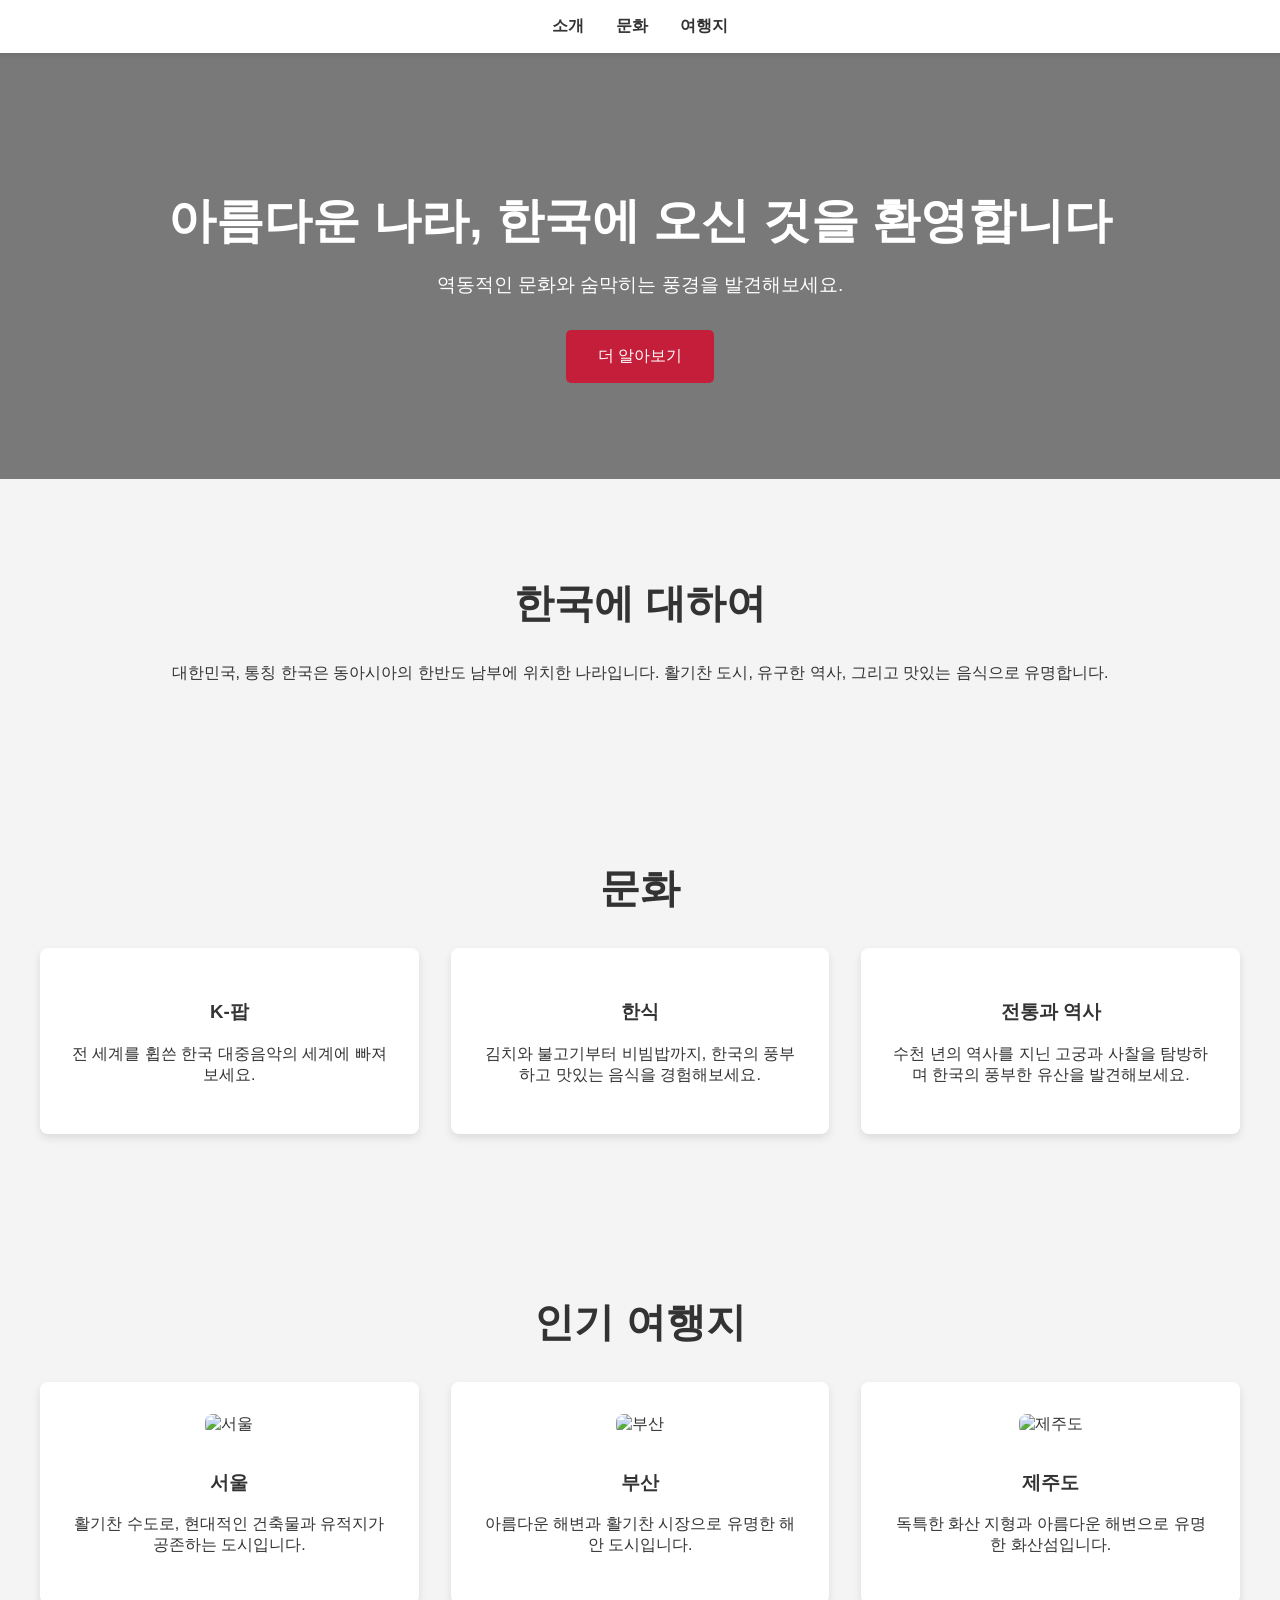
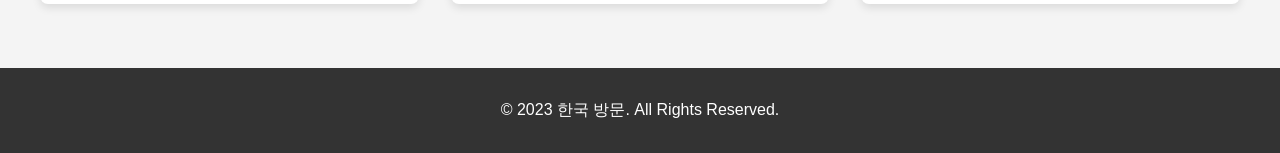
==== index.html @ 0acf157f "Update project files" ====
<!DOCTYPE html>
<html lang="ko">
<head>
    <meta charset="UTF-8">
    <meta name="viewport" content="width=device-width, initial-scale=1.0">
    <title>한국에 오신 것을 환영합니다</title>
    <link rel="stylesheet" href="style.css">
</head>
<body>
    <header>
        <nav>
            <a href="#about">소개</a>
            <a href="#culture">문화</a>
            <a href="#destinations">여행지</a>
        </nav>
    </header>

    <main>
        <section id="hero">
            <h1>아름다운 나라, 한국에 오신 것을 환영합니다</h1>
            <p>역동적인 문화와 숨막히는 풍경을 발견해보세요.</p>
            <button>더 알아보기</button>
        </section>

        <section id="about">
            <h2>한국에 대하여</h2>
            <p>대한민국, 통칭 한국은 동아시아의 한반도 남부에 위치한 나라입니다. 활기찬 도시, 유구한 역사, 그리고 맛있는 음식으로 유명합니다.</p>
        </section>

        <section id="culture">
            <h2>문화</h2>
            <div class="culture-grid">
                <div class="culture-item">
                    <h3>K-팝</h3>
                    <p>전 세계를 휩쓴 한국 대중음악의 세계에 빠져보세요.</p>
                </div>
                <div class="culture-item">
                    <h3>한식</h3>
                    <p>김치와 불고기부터 비빔밥까지, 한국의 풍부하고 맛있는 음식을 경험해보세요.</p>
                </div>
                <div class="culture-item">
                    <h3>전통과 역사</h3>
                    <p>수천 년의 역사를 지닌 고궁과 사찰을 탐방하며 한국의 풍부한 유산을 발견해보세요.</p>
                </div>
            </div>
        </section>

        <section id="destinations">
            <h2>인기 여행지</h2>
            <div class="destinations-grid">
                <div class="destination-item">
                    <img src="https://images.unsplash.com/photo-1542051841857-5f90071e7989?q=80&w=2070&auto=format&fit=crop&ixlib=rb-4.0.3&ixid=M3wxMjA3fDB8MHxwaG90by1wYWdlfHx8fGVufDB8fHx8fA%3D%3D" alt="서울">
                    <h3>서울</h3>
                    <p>활기찬 수도로, 현대적인 건축물과 유적지가 공존하는 도시입니다.</p>
                </div>
                <div class="destination-item">
                    <img src="https://images.unsplash.com/photo-1579891343048-f34849d14e3d?q=80&w=1974&auto=format&fit=crop&ixlib=rb-4.0.3&ixid=M3wxMjA3fDB8MHxwaG90by1wYWdlfHx8fGVufDB8fHx8fA%3D%3D" alt="부산">
                    <h3>부산</h3>
                    <p>아름다운 해변과 활기찬 시장으로 유명한 해안 도시입니다.</p>
                </div>
                <div class="destination-item">
                    <img src="https://images.unsplash.com/photo-1554528766-3b6b45a66699?q=80&w=2070&auto=format&fit=crop&ixlib=rb-4.0.3&ixid=M3wxMjA3fDB8MHxwaG90by1wYWdlfHx8fGVufDB8fHx8fA%3D%3D" alt="제주도">
                    <h3>제주도</h3>
                    <p>독특한 화산 지형과 아름다운 해변으로 유명한 화산섬입니다.</p>
                </div>
            </div>
        </section>
    </main>

    <footer>
        <p>&copy; 2023 한국 방문. All Rights Reserved.</p>
    </footer>

    <script src="main.js"></script>
</body>
</html>
---- style.css ----
body {
    font-family: sans-serif;
    margin: 0;
    background-color: #f4f4f4;
    color: #333;
}

header {
    background-color: #fff;
    padding: 1rem;
    box-shadow: 0 2px 4px rgba(0,0,0,0.1);
    position: sticky;
    top: 0;
    z-index: 10;
}

nav {
    display: flex;
    justify-content: center;
    gap: 2rem;
}

nav a {
    text-decoration: none;
    color: #333;
    font-weight: bold;
    transition: color 0.3s;
}

nav a:hover {
    color: #0057b7;
}

#hero {
    background-image: url('https://images.unsplash.com/photo-1542051841857-5f90071e7989?q=80&w=2070&auto=format&fit=crop&ixlib=rb-4.0.3&ixid=M3wxMjA3fDB8MHxwaG90by1wYWdlfHx8fGVufDB8fHx8fA%3D%3D');
    background-size: cover;
    background-position: center;
    color: white;
    text-align: center;
    padding: 6rem 1rem;
    position: relative;
}

#hero::before {
    content: '';
    position: absolute;
    top: 0;
    left: 0;
    width: 100%;
    height: 100%;
    background-color: rgba(0, 0, 0, 0.5);
}

#hero > * {
    position: relative;
    z-index: 2;
}

#hero h1 {
    font-size: 3rem;
    margin-bottom: 1rem;
}

#hero p {
    font-size: 1.2rem;
    margin-bottom: 2rem;
}

#hero button {
    background-color: #c41e3a;
    color: white;
    border: none;
    padding: 1rem 2rem;
    font-size: 1rem;
    cursor: pointer;
    border-radius: 5px;
    transition: background-color 0.3s;
}

#hero button:hover {
    background-color: #a0182f;
}

section {
    padding: 4rem 1rem;
    text-align: center;
}

section h2 {
    font-size: 2.5rem;
    margin-bottom: 2rem;
}

.culture-grid, .destinations-grid {
    display: grid;
    grid-template-columns: repeat(auto-fit, minmax(300px, 1fr));
    gap: 2rem;
    max-width: 1200px;
    margin: 0 auto;
}

.culture-item, .destination-item {
    background-color: #fff;
    padding: 2rem;
    border-radius: 8px;
    box-shadow: 0 4px 8px rgba(0,0,0,0.1);
    transition: transform 0.3s, box-shadow 0.3s;
}

.culture-item:hover, .destination-item:hover {
    transform: translateY(-10px);
    box-shadow: 0 8px 16px rgba(0,0,0,0.2);
}

.destination-item img {
    width: 100%;
    height: 200px;
    object-fit: cover;
    border-radius: 8px;
    margin-bottom: 1rem;
}

footer {
    background-color: #333;
    color: white;
    text-align: center;
    padding: 1rem;
}
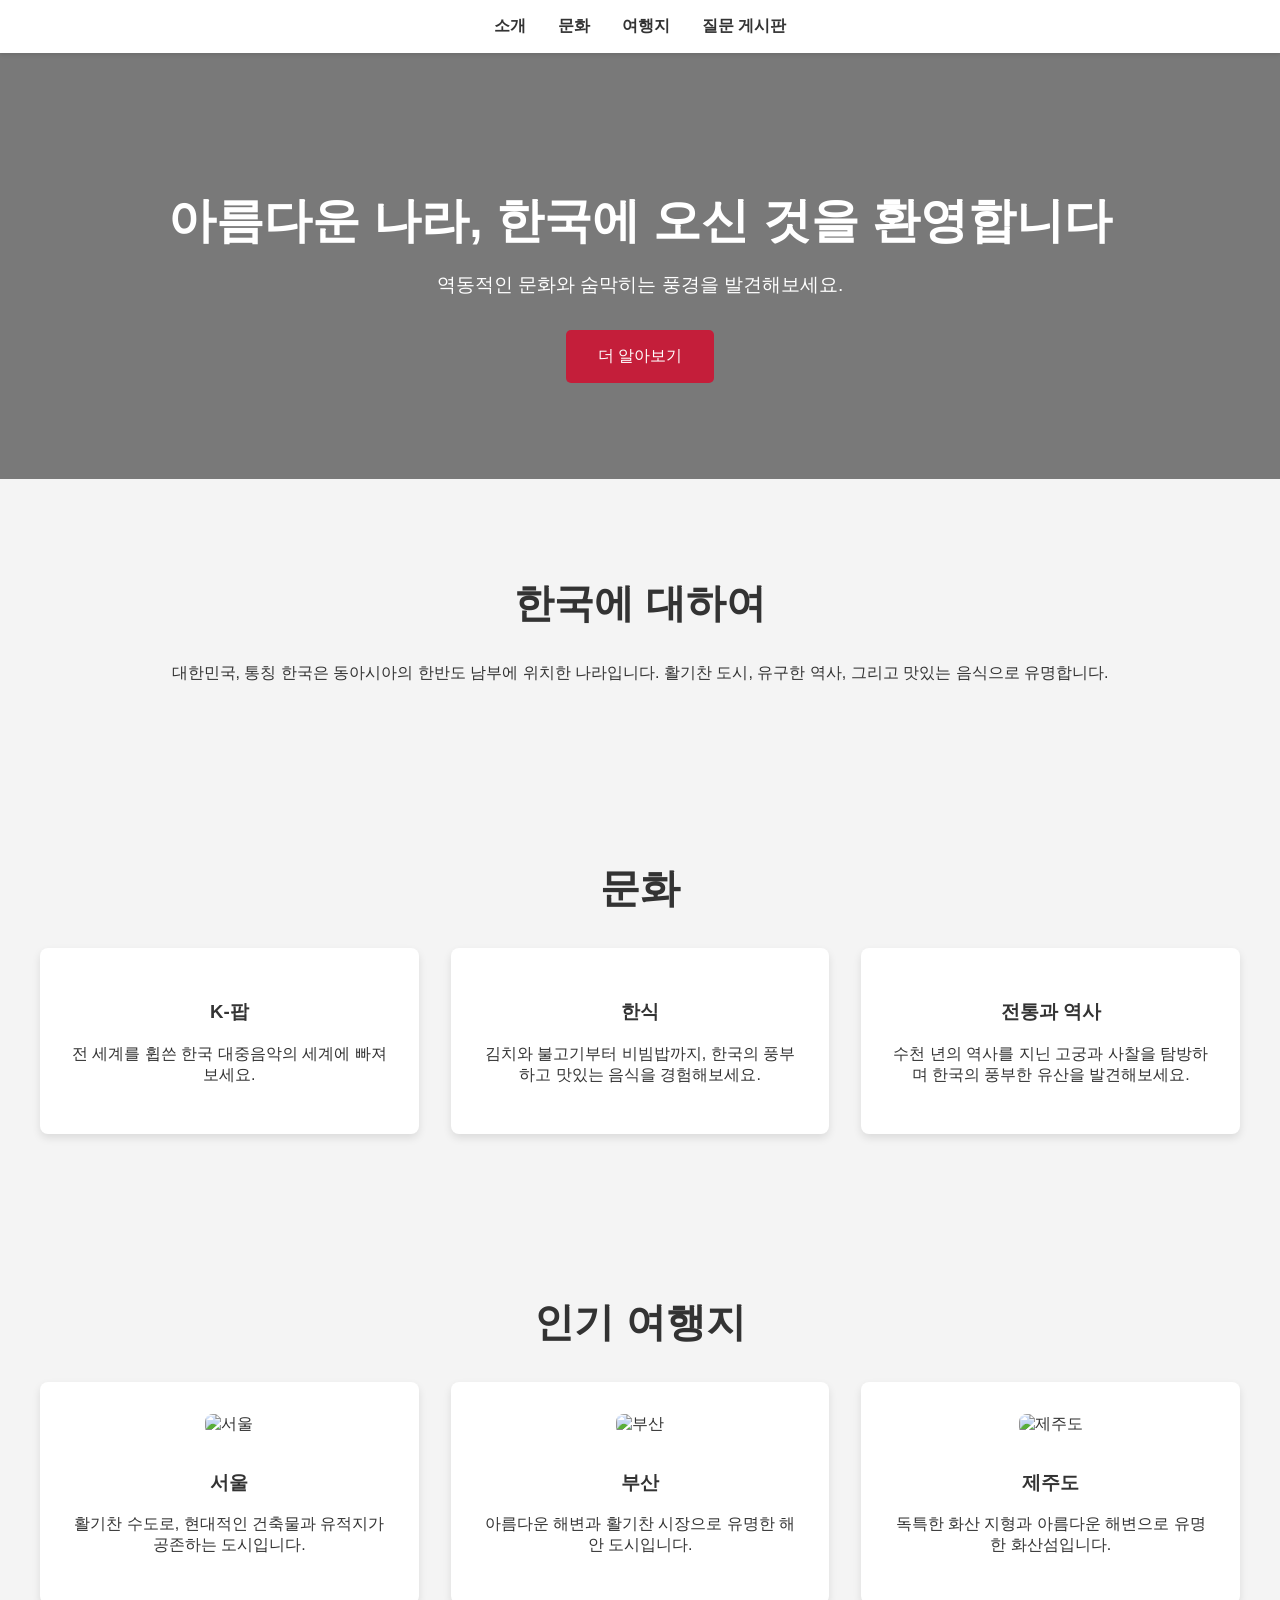
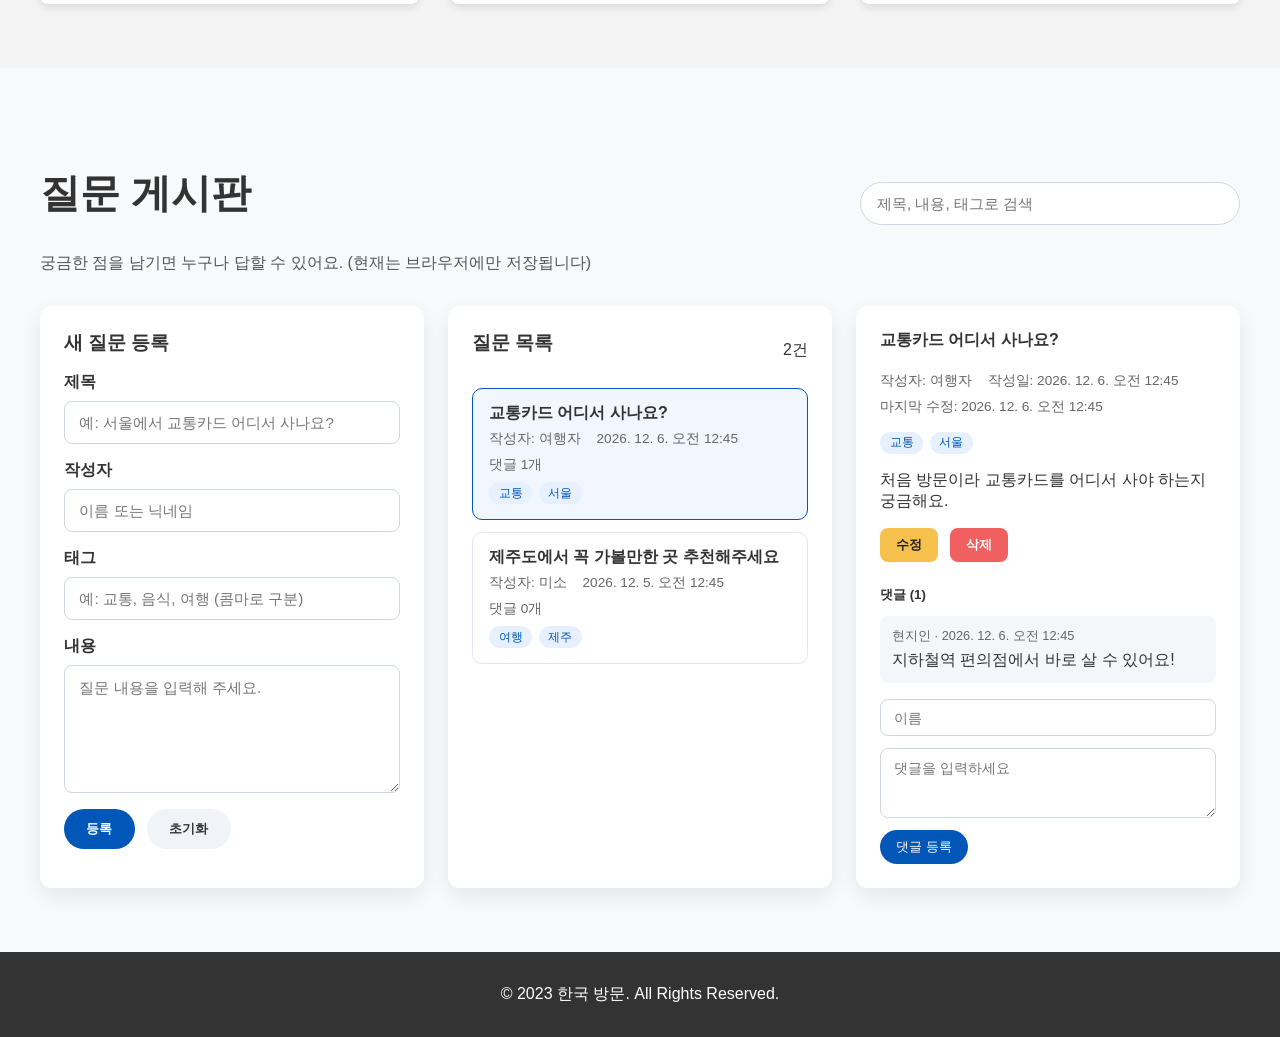
==== commit cd5881f0: "Add question board and GitHub Pages" ====
--- a/index.html
+++ b/index.html
@@ -12,6 +12,7 @@
             <a href="#about">소개</a>
             <a href="#culture">문화</a>
             <a href="#destinations">여행지</a>
+            <a href="#board">질문 게시판</a>
         </nav>
     </header>
 
@@ -65,6 +66,59 @@
                 </div>
             </div>
         </section>
+
+        <section id="board" class="board-section">
+            <div class="board-header">
+                <div>
+                    <h2>질문 게시판</h2>
+                    <p>궁금한 점을 남기면 누구나 답할 수 있어요. (현재는 브라우저에만 저장됩니다)</p>
+                </div>
+                <div class="board-actions">
+                    <input id="board-search" type="search" placeholder="제목, 내용, 태그로 검색" aria-label="질문 검색">
+                </div>
+            </div>
+
+            <div class="board-layout">
+                <form id="board-form" class="board-card" autocomplete="off">
+                    <h3>새 질문 등록</h3>
+                    <input type="hidden" id="board-editing-id">
+                    <label>
+                        제목
+                        <input id="board-title" type="text" placeholder="예: 서울에서 교통카드 어디서 사나요?" required>
+                    </label>
+                    <label>
+                        작성자
+                        <input id="board-author" type="text" placeholder="이름 또는 닉네임" required>
+                    </label>
+                    <label>
+                        태그
+                        <input id="board-tags" type="text" placeholder="예: 교통, 음식, 여행 (콤마로 구분)">
+                    </label>
+                    <label>
+                        내용
+                        <textarea id="board-content" rows="6" placeholder="질문 내용을 입력해 주세요." required></textarea>
+                    </label>
+                    <div class="board-form-actions">
+                        <button type="submit" class="primary">등록</button>
+                        <button type="reset" class="ghost">초기화</button>
+                    </div>
+                </form>
+
+                <div class="board-list board-card">
+                    <div class="board-list-header">
+                        <h3>질문 목록</h3>
+                        <span id="board-count">0건</span>
+                    </div>
+                    <ul id="board-items" class="board-items" aria-live="polite"></ul>
+                </div>
+
+                <div class="board-detail board-card">
+                    <div id="board-detail-content" class="board-detail-content">
+                        <p class="board-empty">질문을 선택하면 상세 내용이 표시됩니다.</p>
+                    </div>
+                </div>
+            </div>
+        </section>
     </main>
 
     <footer>
--- a/style.css
+++ b/style.css
@@ -126,3 +126,278 @@
     text-align: center;
     padding: 1rem;
 }
+
+.board-section {
+    background-color: #f8f9fb;
+    text-align: left;
+}
+
+.board-section h2 {
+    text-align: left;
+}
+
+.board-header {
+    max-width: 1200px;
+    margin: 0 auto 2rem;
+    display: flex;
+    align-items: center;
+    justify-content: space-between;
+    gap: 2rem;
+    flex-wrap: wrap;
+}
+
+.board-header p {
+    margin: 0.5rem 0 0;
+    color: #555;
+}
+
+.board-actions {
+    flex: 1;
+    display: flex;
+    justify-content: flex-end;
+}
+
+#board-search {
+    width: min(380px, 100%);
+    padding: 0.75rem 1rem;
+    border-radius: 999px;
+    border: 1px solid #d0d6e0;
+    font-size: 0.95rem;
+}
+
+.board-layout {
+    max-width: 1200px;
+    margin: 0 auto;
+    display: grid;
+    gap: 1.5rem;
+    grid-template-columns: minmax(280px, 1fr) minmax(280px, 1fr) minmax(280px, 1fr);
+}
+
+.board-card {
+    background: #fff;
+    border-radius: 12px;
+    padding: 1.5rem;
+    box-shadow: 0 8px 20px rgba(0, 0, 0, 0.08);
+}
+
+.board-card h3 {
+    margin-top: 0;
+    margin-bottom: 1rem;
+}
+
+#board-form label {
+    display: grid;
+    gap: 0.5rem;
+    margin-bottom: 1rem;
+    font-weight: 600;
+}
+
+#board-form input,
+#board-form textarea {
+    padding: 0.75rem 0.9rem;
+    border-radius: 8px;
+    border: 1px solid #d0d6e0;
+    font-size: 0.95rem;
+    font-family: inherit;
+}
+
+#board-form textarea {
+    resize: vertical;
+}
+
+.board-form-actions {
+    display: flex;
+    gap: 0.75rem;
+}
+
+.board-form-actions button {
+    border: none;
+    padding: 0.7rem 1.4rem;
+    border-radius: 999px;
+    font-weight: 600;
+    cursor: pointer;
+}
+
+.board-form-actions .primary {
+    background-color: #0057b7;
+    color: #fff;
+}
+
+.board-form-actions .primary:hover {
+    background-color: #004294;
+}
+
+.board-form-actions .ghost {
+    background-color: #f0f3f8;
+    color: #333;
+}
+
+.board-list-header {
+    display: flex;
+    justify-content: space-between;
+    align-items: center;
+    gap: 1rem;
+    margin-bottom: 1rem;
+}
+
+.board-items {
+    list-style: none;
+    margin: 0;
+    padding: 0;
+    display: grid;
+    gap: 0.75rem;
+}
+
+.board-item {
+    border: 1px solid #e2e6ee;
+    border-radius: 10px;
+    padding: 0.9rem 1rem;
+    cursor: pointer;
+    transition: border-color 0.2s, box-shadow 0.2s;
+}
+
+.board-item:hover {
+    border-color: #0057b7;
+    box-shadow: 0 8px 16px rgba(0, 87, 183, 0.12);
+}
+
+.board-item.active {
+    border-color: #0057b7;
+    background-color: #f1f6ff;
+}
+
+.board-item h4 {
+    margin: 0 0 0.4rem;
+    font-size: 1rem;
+}
+
+.board-meta {
+    display: flex;
+    flex-wrap: wrap;
+    gap: 0.5rem 1rem;
+    font-size: 0.85rem;
+    color: #666;
+}
+
+.board-tags {
+    display: flex;
+    flex-wrap: wrap;
+    gap: 0.4rem;
+    margin-top: 0.5rem;
+}
+
+.board-tag {
+    padding: 0.15rem 0.6rem;
+    border-radius: 999px;
+    background-color: #e6f0ff;
+    color: #0057b7;
+    font-size: 0.75rem;
+}
+
+.board-detail-content h4 {
+    margin-top: 0;
+}
+
+.board-detail-content .board-meta {
+    margin-bottom: 1rem;
+}
+
+.board-detail-actions {
+    display: flex;
+    gap: 0.75rem;
+    margin: 1rem 0 1.5rem;
+}
+
+.board-detail-actions button {
+    border: none;
+    padding: 0.5rem 1rem;
+    border-radius: 8px;
+    cursor: pointer;
+    font-weight: 600;
+}
+
+.board-detail-actions .edit {
+    background-color: #f5c04c;
+    color: #1f1f1f;
+}
+
+.board-detail-actions .delete {
+    background-color: #f06060;
+    color: #fff;
+}
+
+.board-comments {
+    margin-top: 1.5rem;
+}
+
+.board-comments h5 {
+    margin-bottom: 0.75rem;
+}
+
+.comment-item {
+    padding: 0.75rem;
+    border-radius: 8px;
+    background-color: #f4f6fa;
+    margin-bottom: 0.6rem;
+}
+
+.comment-meta {
+    font-size: 0.8rem;
+    color: #666;
+    margin-bottom: 0.35rem;
+}
+
+.comment-form {
+    display: grid;
+    gap: 0.75rem;
+    margin-top: 1rem;
+}
+
+.comment-form input,
+.comment-form textarea {
+    padding: 0.6rem 0.8rem;
+    border-radius: 8px;
+    border: 1px solid #d0d6e0;
+    font-size: 0.9rem;
+    font-family: inherit;
+}
+
+.comment-form button {
+    justify-self: start;
+    border: none;
+    padding: 0.5rem 1rem;
+    border-radius: 999px;
+    background-color: #0057b7;
+    color: #fff;
+    cursor: pointer;
+}
+
+.board-empty {
+    color: #666;
+    text-align: center;
+    padding: 2rem 0;
+}
+
+.board-items .board-empty {
+    list-style: none;
+    padding: 1.5rem;
+    border: 1px dashed #d0d6e0;
+    border-radius: 10px;
+}
+
+@media (max-width: 1024px) {
+    .board-layout {
+        grid-template-columns: repeat(2, minmax(280px, 1fr));
+    }
+}
+
+@media (max-width: 768px) {
+    .board-layout {
+        grid-template-columns: 1fr;
+    }
+
+    .board-actions {
+        width: 100%;
+        justify-content: flex-start;
+    }
+}
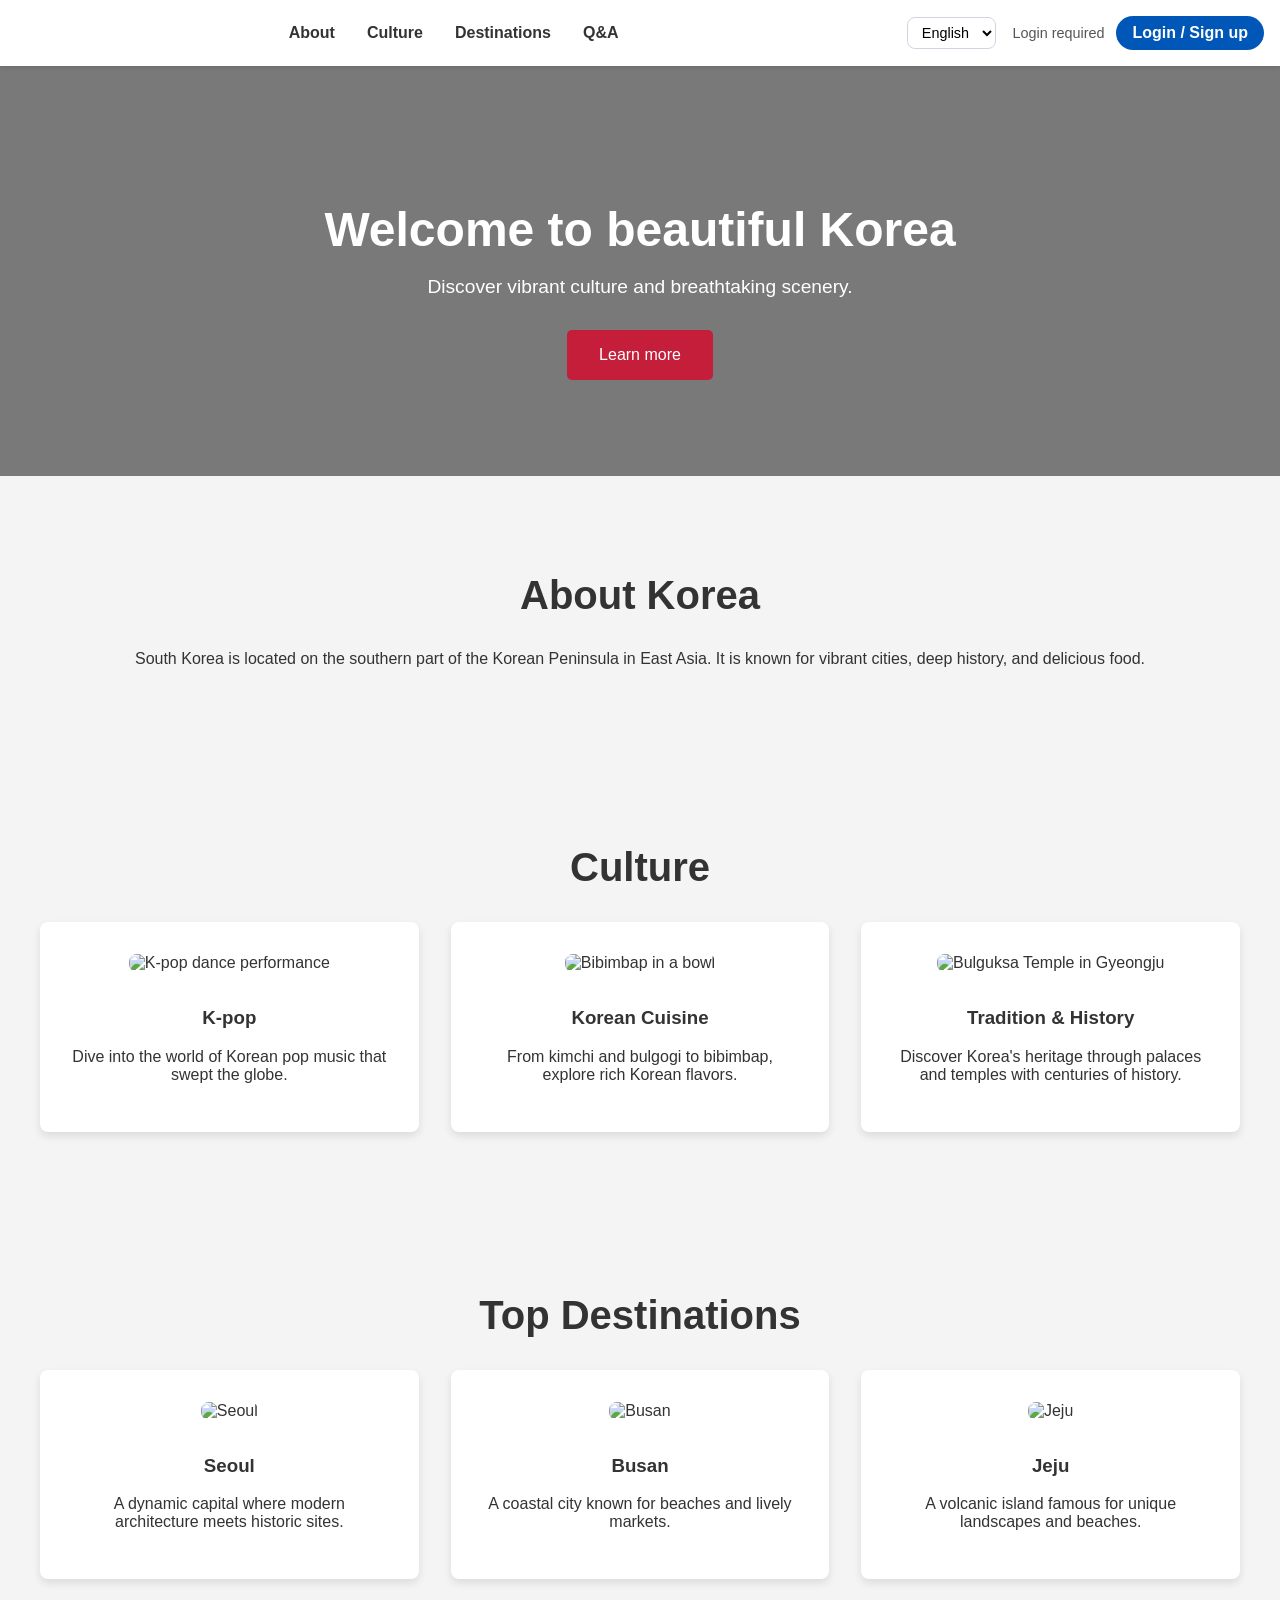
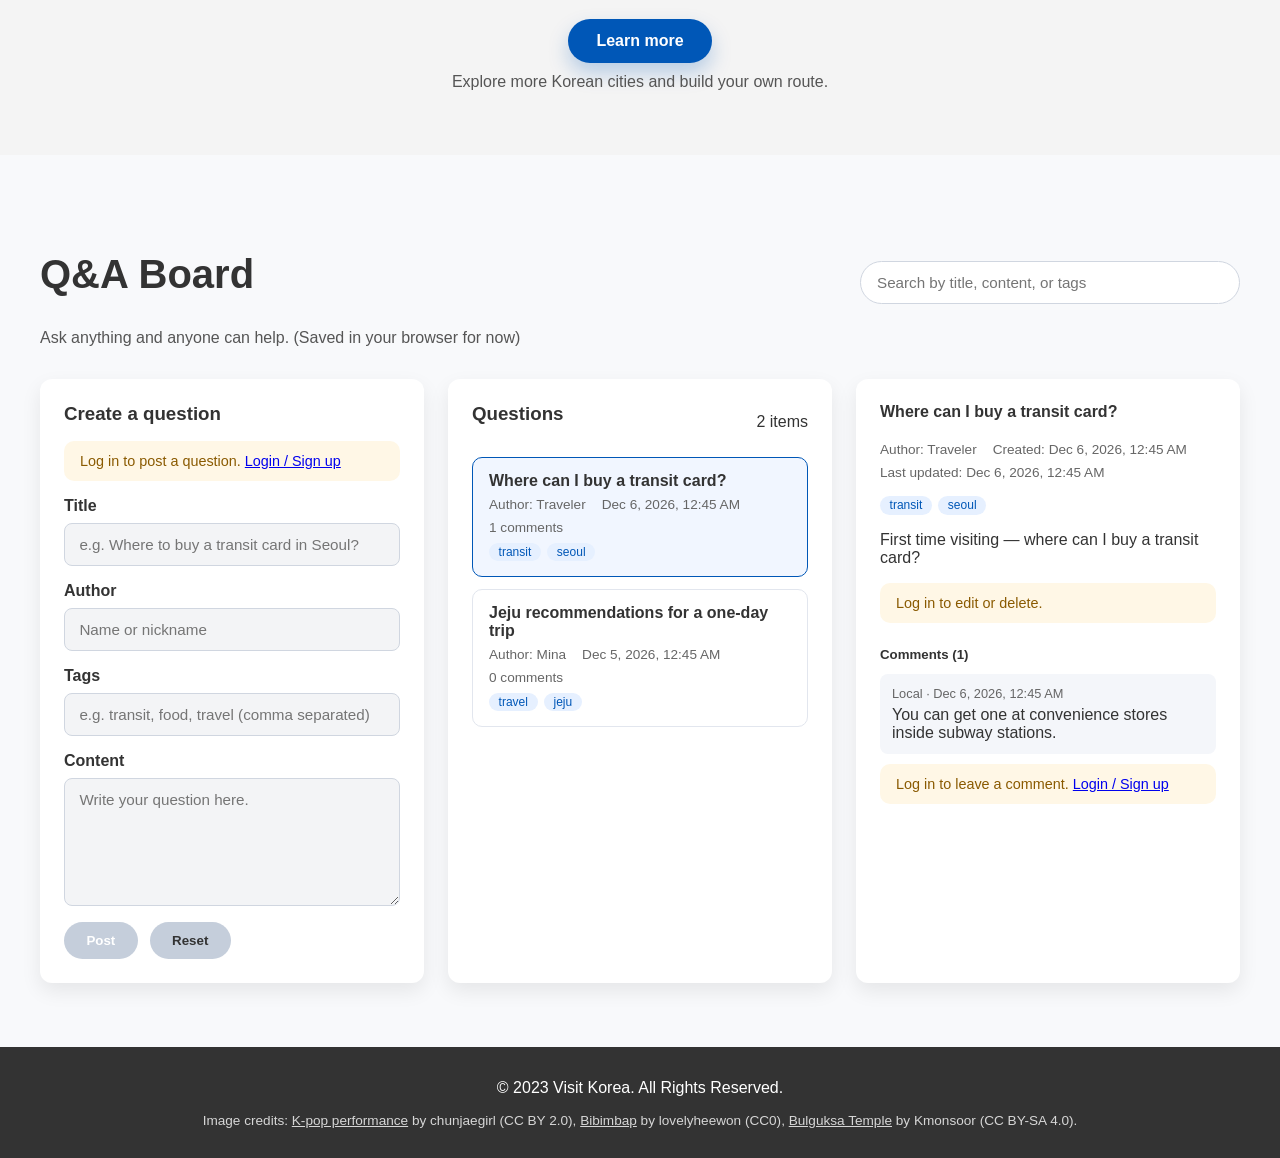
==== commit 893acb41: "Update site" ====
--- a/index.html
+++ b/index.html
@@ -1,120 +1,142 @@
 <!DOCTYPE html>
-<html lang="ko">
+<html lang="en">
 <head>
     <meta charset="UTF-8">
     <meta name="viewport" content="width=device-width, initial-scale=1.0">
-    <title>한국에 오신 것을 환영합니다</title>
+    <title>Welcome to Korea</title>
     <link rel="stylesheet" href="style.css">
 </head>
 <body>
     <header>
         <nav>
-            <a href="#about">소개</a>
-            <a href="#culture">문화</a>
-            <a href="#destinations">여행지</a>
-            <a href="#board">질문 게시판</a>
+            <a href="#about" data-i18n="nav.about">About</a>
+            <a href="#culture" data-i18n="nav.culture">Culture</a>
+            <a href="#destinations" data-i18n="nav.destinations">Destinations</a>
+            <a href="#board" data-i18n="nav.board">Q&A</a>
         </nav>
+        <div class="lang-select">
+            <label for="lang-select" class="sr-only" data-i18n="lang.label">Language</label>
+            <select id="lang-select" aria-label="Language" data-i18n-aria="lang.label">
+                <option value="en">English</option>
+                <option value="ko">한국어</option>
+                <option value="ja">日本語</option>
+            </select>
+        </div>
+        <div class="auth-area">
+            <span id="auth-status" class="auth-status" data-i18n="auth.required">Login required</span>
+            <a id="auth-open" class="auth-button" href="login.html" data-i18n="auth.open">Login / Sign up</a>
+            <button id="auth-logout" class="auth-button hidden" data-i18n="auth.logout">Log out</button>
+        </div>
     </header>
 
     <main>
         <section id="hero">
-            <h1>아름다운 나라, 한국에 오신 것을 환영합니다</h1>
-            <p>역동적인 문화와 숨막히는 풍경을 발견해보세요.</p>
-            <button>더 알아보기</button>
+            <h1 data-i18n="hero.title">Welcome to beautiful Korea</h1>
+            <p data-i18n="hero.subtitle">Discover vibrant culture and breathtaking scenery.</p>
+            <button data-i18n="hero.cta">Learn more</button>
         </section>
 
         <section id="about">
-            <h2>한국에 대하여</h2>
-            <p>대한민국, 통칭 한국은 동아시아의 한반도 남부에 위치한 나라입니다. 활기찬 도시, 유구한 역사, 그리고 맛있는 음식으로 유명합니다.</p>
+            <h2 data-i18n="about.title">About Korea</h2>
+            <p data-i18n="about.body">South Korea is located on the southern part of the Korean Peninsula in East Asia. It is known for vibrant cities, deep history, and delicious food.</p>
         </section>
 
         <section id="culture">
-            <h2>문화</h2>
+            <h2 data-i18n="culture.title">Culture</h2>
             <div class="culture-grid">
                 <div class="culture-item">
-                    <h3>K-팝</h3>
-                    <p>전 세계를 휩쓴 한국 대중음악의 세계에 빠져보세요.</p>
+                    <img src="https://commons.wikimedia.org/wiki/Special:FilePath/Korean.culture-K-pop-01.jpg?width=1200" alt="K-pop dance performance" data-i18n-alt="culture.kpop.alt">
+                    <h3 data-i18n="culture.kpop.title">K-pop</h3>
+                    <p data-i18n="culture.kpop.body">Dive into the world of Korean pop music that swept the globe.</p>
                 </div>
                 <div class="culture-item">
-                    <h3>한식</h3>
-                    <p>김치와 불고기부터 비빔밥까지, 한국의 풍부하고 맛있는 음식을 경험해보세요.</p>
+                    <img src="https://commons.wikimedia.org/wiki/Special:FilePath/Bibimbap_4.jpg?width=1200" alt="Bibimbap in a bowl" data-i18n-alt="culture.food.alt">
+                    <h3 data-i18n="culture.food.title">Korean Cuisine</h3>
+                    <p data-i18n="culture.food.body">From kimchi and bulgogi to bibimbap, explore rich Korean flavors.</p>
                 </div>
                 <div class="culture-item">
-                    <h3>전통과 역사</h3>
-                    <p>수천 년의 역사를 지닌 고궁과 사찰을 탐방하며 한국의 풍부한 유산을 발견해보세요.</p>
+                    <img src="https://commons.wikimedia.org/wiki/Special:FilePath/Bulguksa_temple_main_building.jpg?width=1200" alt="Bulguksa Temple in Gyeongju" data-i18n-alt="culture.history.alt">
+                    <h3 data-i18n="culture.history.title">Tradition & History</h3>
+                    <p data-i18n="culture.history.body">Discover Korea's heritage through palaces and temples with centuries of history.</p>
                 </div>
             </div>
         </section>
 
         <section id="destinations">
-            <h2>인기 여행지</h2>
+            <h2 data-i18n="destinations.title">Top Destinations</h2>
             <div class="destinations-grid">
                 <div class="destination-item">
-                    <img src="https://images.unsplash.com/photo-1542051841857-5f90071e7989?q=80&w=2070&auto=format&fit=crop&ixlib=rb-4.0.3&ixid=M3wxMjA3fDB8MHxwaG90by1wYWdlfHx8fGVufDB8fHx8fA%3D%3D" alt="서울">
-                    <h3>서울</h3>
-                    <p>활기찬 수도로, 현대적인 건축물과 유적지가 공존하는 도시입니다.</p>
+                    <img src="https://commons.wikimedia.org/wiki/Special:FilePath/Gyeongbokgung_Palace.jpg?width=1200" alt="Seoul" data-i18n-alt="destinations.seoul.alt">
+                    <h3 data-i18n="destinations.seoul.title">Seoul</h3>
+                    <p data-i18n="destinations.seoul.body">A dynamic capital where modern architecture meets historic sites.</p>
                 </div>
                 <div class="destination-item">
-                    <img src="https://images.unsplash.com/photo-1579891343048-f34849d14e3d?q=80&w=1974&auto=format&fit=crop&ixlib=rb-4.0.3&ixid=M3wxMjA3fDB8MHxwaG90by1wYWdlfHx8fGVufDB8fHx8fA%3D%3D" alt="부산">
-                    <h3>부산</h3>
-                    <p>아름다운 해변과 활기찬 시장으로 유명한 해안 도시입니다.</p>
+                    <img src="https://commons.wikimedia.org/wiki/Special:FilePath/Gwangan_Bridge_at_Night,_Busan.jpg?width=1200" alt="Busan" data-i18n-alt="destinations.busan.alt">
+                    <h3 data-i18n="destinations.busan.title">Busan</h3>
+                    <p data-i18n="destinations.busan.body">A coastal city known for beaches and lively markets.</p>
                 </div>
                 <div class="destination-item">
-                    <img src="https://images.unsplash.com/photo-1554528766-3b6b45a66699?q=80&w=2070&auto=format&fit=crop&ixlib=rb-4.0.3&ixid=M3wxMjA3fDB8MHxwaG90by1wYWdlfHx8fGVufDB8fHx8fA%3D%3D" alt="제주도">
-                    <h3>제주도</h3>
-                    <p>독특한 화산 지형과 아름다운 해변으로 유명한 화산섬입니다.</p>
+                    <img src="https://commons.wikimedia.org/wiki/Special:FilePath/Seongsan_Ilchulbong.jpg?width=1200" alt="Jeju" data-i18n-alt="destinations.jeju.alt">
+                    <h3 data-i18n="destinations.jeju.title">Jeju</h3>
+                    <p data-i18n="destinations.jeju.body">A volcanic island famous for unique landscapes and beaches.</p>
                 </div>
+            </div>
+            <div class="destinations-cta">
+                <a class="cta-button" href="cities.html" data-i18n="destinations.moreCta">Learn more</a>
+                <p data-i18n="destinations.moreHint">Explore more Korean cities and build your own route.</p>
             </div>
         </section>
 
         <section id="board" class="board-section">
             <div class="board-header">
                 <div>
-                    <h2>질문 게시판</h2>
-                    <p>궁금한 점을 남기면 누구나 답할 수 있어요. (현재는 브라우저에만 저장됩니다)</p>
+                    <h2 data-i18n="board.title">Q&A Board</h2>
+                    <p data-i18n="board.subtitle">Ask anything and anyone can help. (Saved in your browser for now)</p>
                 </div>
                 <div class="board-actions">
-                    <input id="board-search" type="search" placeholder="제목, 내용, 태그로 검색" aria-label="질문 검색">
+                    <input id="board-search" type="search" placeholder="Search by title, content, or tags" aria-label="Search questions" data-i18n-placeholder="board.search.placeholder" data-i18n-aria="board.search.aria">
                 </div>
             </div>
 
             <div class="board-layout">
                 <form id="board-form" class="board-card" autocomplete="off">
-                    <h3>새 질문 등록</h3>
+                    <h3 data-i18n="board.form.titleNew">Create a question</h3>
+                    <p id="board-auth-hint" class="board-auth-hint"></p>
+                    <p id="board-error" class="board-error" aria-live="polite"></p>
                     <input type="hidden" id="board-editing-id">
                     <label>
-                        제목
-                        <input id="board-title" type="text" placeholder="예: 서울에서 교통카드 어디서 사나요?" required>
+                        <span data-i18n="board.form.titleLabel">Title</span>
+                        <input id="board-title" type="text" placeholder="e.g. Where to buy a transit card in Seoul?" required data-i18n-placeholder="board.form.titlePlaceholder">
                     </label>
                     <label>
-                        작성자
-                        <input id="board-author" type="text" placeholder="이름 또는 닉네임" required>
+                        <span data-i18n="board.form.authorLabel">Author</span>
+                        <input id="board-author" type="text" placeholder="Name or nickname" required data-i18n-placeholder="board.form.authorPlaceholder">
                     </label>
                     <label>
-                        태그
-                        <input id="board-tags" type="text" placeholder="예: 교통, 음식, 여행 (콤마로 구분)">
+                        <span data-i18n="board.form.tagsLabel">Tags</span>
+                        <input id="board-tags" type="text" placeholder="e.g. transit, food, travel (comma separated)" data-i18n-placeholder="board.form.tagsPlaceholder">
                     </label>
                     <label>
-                        내용
-                        <textarea id="board-content" rows="6" placeholder="질문 내용을 입력해 주세요." required></textarea>
+                        <span data-i18n="board.form.contentLabel">Content</span>
+                        <textarea id="board-content" rows="6" placeholder="Write your question here." required data-i18n-placeholder="board.form.contentPlaceholder"></textarea>
                     </label>
                     <div class="board-form-actions">
-                        <button type="submit" class="primary">등록</button>
-                        <button type="reset" class="ghost">초기화</button>
+                        <button type="submit" class="primary" data-i18n="board.form.submit">Post</button>
+                        <button type="reset" class="ghost" data-i18n="board.form.reset">Reset</button>
                     </div>
                 </form>
 
                 <div class="board-list board-card">
                     <div class="board-list-header">
-                        <h3>질문 목록</h3>
-                        <span id="board-count">0건</span>
+                        <h3 data-i18n="board.list.title">Questions</h3>
+                        <span id="board-count" data-i18n="board.list.count">0</span>
                     </div>
                     <ul id="board-items" class="board-items" aria-live="polite"></ul>
                 </div>
 
                 <div class="board-detail board-card">
                     <div id="board-detail-content" class="board-detail-content">
-                        <p class="board-empty">질문을 선택하면 상세 내용이 표시됩니다.</p>
+                        <p class="board-empty" data-i18n="board.detail.empty">Select a question to see details.</p>
                     </div>
                 </div>
             </div>
@@ -122,7 +144,13 @@
     </main>
 
     <footer>
-        <p>&copy; 2023 한국 방문. All Rights Reserved.</p>
+        <p data-i18n="footer.copy">&copy; 2023 Visit Korea. All Rights Reserved.</p>
+        <p class="image-credits">
+            Image credits:
+            <a href="https://commons.wikimedia.org/wiki/File:Korean.culture-K-pop-01.jpg" target="_blank" rel="noopener">K-pop performance</a> by chunjaegirl (CC BY 2.0),
+            <a href="https://commons.wikimedia.org/wiki/File:Bibimbap_4.jpg" target="_blank" rel="noopener">Bibimbap</a> by lovelyheewon (CC0),
+            <a href="https://commons.wikimedia.org/wiki/File:Bulguksa_temple_main_building.jpg" target="_blank" rel="noopener">Bulguksa Temple</a> by Kmonsoor (CC BY-SA 4.0).
+        </p>
     </footer>
 
     <script src="main.js"></script>
--- a/style.css
+++ b/style.css
@@ -12,12 +12,29 @@
     position: sticky;
     top: 0;
     z-index: 10;
+    display: flex;
+    align-items: center;
+    justify-content: space-between;
+    gap: 1rem;
+    flex-wrap: wrap;
+}
+
+.sr-only {
+    position: absolute;
+    width: 1px;
+    height: 1px;
+    padding: 0;
+    margin: -1px;
+    overflow: hidden;
+    clip: rect(0, 0, 0, 0);
+    border: 0;
 }
 
 nav {
     display: flex;
     justify-content: center;
     gap: 2rem;
+    flex: 1;
 }
 
 nav a {
@@ -31,8 +48,120 @@
     color: #0057b7;
 }
 
+.auth-area {
+    display: flex;
+    align-items: center;
+    gap: 0.75rem;
+    margin-left: auto;
+}
+
+.lang-select {
+    display: flex;
+    align-items: center;
+    gap: 0.5rem;
+}
+
+.lang-select select {
+    padding: 0.4rem 0.6rem;
+    border-radius: 8px;
+    border: 1px solid #d0d6e0;
+    background: #fff;
+    font-size: 0.9rem;
+}
+
+.auth-status {
+    font-size: 0.9rem;
+    color: #555;
+}
+
+.auth-button {
+    border: none;
+    padding: 0.5rem 1rem;
+    border-radius: 999px;
+    background-color: #0057b7;
+    color: #fff;
+    font-weight: 600;
+    cursor: pointer;
+    text-decoration: none;
+    display: inline-flex;
+    align-items: center;
+    justify-content: center;
+}
+
+.auth-button.hidden {
+    display: none;
+}
+
+.auth-page {
+    background: radial-gradient(circle at top, #ffffff 0%, #eef3fb 40%, #e7edf7 100%);
+    min-height: 100vh;
+}
+
+.auth-header {
+    display: flex;
+    align-items: center;
+    justify-content: space-between;
+    gap: 1rem;
+    padding: 1.2rem 1.5rem;
+    background: transparent;
+    box-shadow: none;
+    position: static;
+}
+
+.auth-back {
+    text-decoration: none;
+    color: #0057b7;
+    font-weight: 700;
+}
+
+.auth-status-area {
+    display: flex;
+    align-items: center;
+    gap: 0.75rem;
+}
+
+.auth-main {
+    display: grid;
+    place-items: center;
+    padding: 2rem 1rem 4rem;
+}
+
+.auth-card {
+    background: #fff;
+    border-radius: 20px;
+    padding: 2rem;
+    width: min(460px, 92vw);
+    box-shadow: 0 20px 50px rgba(15, 35, 75, 0.15);
+}
+
+.auth-message {
+    margin: 0 0 1rem;
+    font-size: 0.9rem;
+    padding: 0.75rem 1rem;
+    border-radius: 12px;
+    background: #f1f3f8;
+    color: #344054;
+    display: none;
+}
+
+.auth-message.info,
+.auth-message.success,
+.auth-message.error {
+    display: block;
+}
+
+.auth-message.success {
+    background: #e8f7ee;
+    color: #19663c;
+}
+
+.auth-message.error {
+    background: #fdecec;
+    color: #8a1f1f;
+}
+
 #hero {
-    background-image: url('https://images.unsplash.com/photo-1542051841857-5f90071e7989?q=80&w=2070&auto=format&fit=crop&ixlib=rb-4.0.3&ixid=M3wxMjA3fDB8MHxwaG90by1wYWdlfHx8fGVufDB8fHx8fA%3D%3D');
+    background-image: url('https://upload.wikimedia.org/wikipedia/commons/thumb/b/b4/%EA%B2%BD%EB%B3%B5%EA%B6%81%EF%BC%8F%E6%99%AF%E7%A6%8F%E5%AE%AE_Gyeongbokgung_%2853618347305%29.jpg/2560px-%EA%B2%BD%EB%B3%B5%EA%B6%81%EF%BC%8F%E6%99%AF%E7%A6%8F%E5%AE%AE_Gyeongbokgung_%2853618347305%29.jpg');
     background-size: cover;
     background-position: center;
     color: white;
@@ -112,7 +241,8 @@
     box-shadow: 0 8px 16px rgba(0,0,0,0.2);
 }
 
-.destination-item img {
+.destination-item img,
+.culture-item img {
     width: 100%;
     height: 200px;
     object-fit: cover;
@@ -120,11 +250,298 @@
     margin-bottom: 1rem;
 }
 
+.destinations-cta {
+    margin-top: 2.5rem;
+    display: grid;
+    gap: 0.6rem;
+    justify-items: center;
+}
+
+.cta-button {
+    display: inline-flex;
+    align-items: center;
+    justify-content: center;
+    padding: 0.8rem 1.8rem;
+    border-radius: 999px;
+    background-color: #0057b7;
+    color: #fff;
+    font-weight: 700;
+    text-decoration: none;
+    box-shadow: 0 10px 20px rgba(0, 87, 183, 0.25);
+    transition: transform 0.2s, box-shadow 0.2s;
+}
+
+.cta-button:hover {
+    transform: translateY(-2px);
+    box-shadow: 0 14px 24px rgba(0, 87, 183, 0.3);
+}
+
+.destinations-cta p {
+    margin: 0;
+    color: #555;
+}
+
+.cities-page {
+    background: linear-gradient(180deg, #f5f8ff 0%, #f4f4f4 70%, #f0f2f6 100%);
+}
+
+.cities-hero {
+    padding: 5rem 1rem 3.5rem;
+    background: radial-gradient(circle at top, #ffffff 0%, #eef3fb 45%, #dfe8f7 100%);
+}
+
+.cities-hero-content {
+    max-width: 1100px;
+    margin: 0 auto;
+    text-align: center;
+}
+
+.cities-hero h1 {
+    font-size: 2.8rem;
+    margin-bottom: 0.8rem;
+}
+
+.cities-hero p {
+    font-size: 1.1rem;
+    color: #4a5565;
+    margin: 0 auto;
+    max-width: 720px;
+}
+
+.cities-section {
+    padding: 3rem 1rem 4rem;
+}
+
+.cities-controls {
+    max-width: 1100px;
+    margin: 0 auto 2rem;
+    display: grid;
+    gap: 1.5rem;
+}
+
+.cities-search label {
+    display: block;
+    font-weight: 600;
+    margin-bottom: 0.5rem;
+}
+
+.cities-search input {
+    width: min(420px, 100%);
+    padding: 0.75rem 1rem;
+    border-radius: 999px;
+    border: 1px solid #d0d6e0;
+    font-size: 0.95rem;
+    background: #fff;
+}
+
+.cities-selected {
+    display: flex;
+    flex-wrap: wrap;
+    gap: 0.75rem 1rem;
+    align-items: center;
+}
+
+.selected-chips {
+    display: flex;
+    flex-wrap: wrap;
+    gap: 0.5rem;
+}
+
+.selected-empty {
+    color: #667085;
+    font-size: 0.95rem;
+}
+
+.city-chip {
+    padding: 0.25rem 0.75rem;
+    border-radius: 999px;
+    background: #e6f0ff;
+    color: #0b3d91;
+    font-weight: 600;
+    font-size: 0.85rem;
+}
+
+.ghost {
+    border: none;
+    background: #f0f3f8;
+    color: #333;
+    padding: 0.5rem 1rem;
+    border-radius: 999px;
+    font-weight: 600;
+    cursor: pointer;
+}
+
+.cities-grid {
+    max-width: 1100px;
+    margin: 0 auto;
+    display: grid;
+    gap: 1.2rem;
+    grid-template-columns: repeat(auto-fit, minmax(220px, 1fr));
+}
+
+.city-card {
+    background: #fff;
+    border-radius: 14px;
+    padding: 1rem;
+    display: grid;
+    gap: 0.6rem;
+    border: 2px solid transparent;
+    box-shadow: 0 8px 18px rgba(0, 0, 0, 0.08);
+    cursor: pointer;
+    transition: border-color 0.2s, transform 0.2s, box-shadow 0.2s;
+}
+
+.city-card input {
+    accent-color: #0057b7;
+}
+
+.city-card:hover {
+    transform: translateY(-4px);
+    box-shadow: 0 12px 24px rgba(0, 0, 0, 0.12);
+}
+
+.city-card.selected {
+    border-color: #0057b7;
+    box-shadow: 0 10px 24px rgba(0, 87, 183, 0.2);
+}
+
+.city-name {
+    margin: 0;
+    font-size: 1.1rem;
+}
+
+.city-region {
+    margin: 0;
+    color: #667085;
+    font-size: 0.9rem;
+}
+
+.city-tags {
+    display: flex;
+    flex-wrap: wrap;
+    gap: 0.4rem;
+    font-size: 0.8rem;
+    color: #0057b7;
+    font-weight: 600;
+}
+
+.cities-helper {
+    text-align: center;
+    margin-top: 2rem;
+    color: #667085;
+}
+
+.cities-map {
+    padding: 3rem 1rem 1rem;
+}
+
+.cities-map-inner {
+    max-width: 1100px;
+    margin: 0 auto;
+    display: grid;
+    gap: 2rem;
+    grid-template-columns: minmax(0, 2fr) minmax(260px, 1fr);
+    align-items: start;
+}
+
+.map-stage h2 {
+    margin-top: 0;
+}
+
+.map-hint {
+    margin: 0.4rem 0 1.5rem;
+    color: #667085;
+}
+
+.map-frame {
+    position: relative;
+    background: #ffffff;
+    border-radius: 20px;
+    padding: 1.5rem;
+    box-shadow: 0 16px 40px rgba(15, 35, 75, 0.12);
+    min-height: 520px;
+    display: grid;
+    place-items: center;
+}
+
+.map-svg {
+    width: min(340px, 70vw);
+    height: auto;
+}
+
+.city-pin {
+    position: absolute;
+    left: var(--x);
+    top: var(--y);
+    width: 14px;
+    height: 14px;
+    border-radius: 50%;
+    border: 2px solid #ffffff;
+    background: #c41e3a;
+    box-shadow: 0 0 0 6px rgba(196, 30, 58, 0.18);
+    transform: translate(-50%, -50%);
+    cursor: pointer;
+    transition: transform 0.2s, box-shadow 0.2s;
+}
+
+.city-pin:hover,
+.city-pin:focus {
+    transform: translate(-50%, -50%) scale(1.15);
+    box-shadow: 0 0 0 10px rgba(196, 30, 58, 0.25);
+    outline: none;
+}
+
+.map-preview {
+    background: #ffffff;
+    border-radius: 20px;
+    box-shadow: 0 16px 40px rgba(15, 35, 75, 0.12);
+    overflow: hidden;
+    position: sticky;
+    top: 100px;
+}
+
+.preview-image {
+    width: 100%;
+    aspect-ratio: 4 / 3;
+    background: linear-gradient(120deg, #e6eefc 0%, #f7f9ff 50%, #e6eefc 100%);
+    background-size: cover;
+    background-position: center;
+}
+
+.preview-image.has-image {
+    background-color: #d7e0f5;
+}
+
+.preview-body {
+    padding: 1.4rem 1.5rem 1.6rem;
+}
+
+.preview-body h3 {
+    margin-top: 0;
+    margin-bottom: 0.6rem;
+}
+
+.preview-body p {
+    margin: 0;
+    color: #4a5565;
+}
+
 footer {
     background-color: #333;
     color: white;
     text-align: center;
     padding: 1rem;
+}
+
+.image-credits {
+    margin-top: 0.4rem;
+    font-size: 0.85rem;
+    opacity: 0.8;
+}
+
+.image-credits a {
+    color: #fff;
+    text-decoration: underline;
 }
 
 .board-section {
@@ -205,6 +622,48 @@
     resize: vertical;
 }
 
+.board-auth-hint {
+    margin: 0 0 1rem;
+    padding: 0.75rem 1rem;
+    border-radius: 10px;
+    background: #f1f3f8;
+    color: #455062;
+    font-size: 0.9rem;
+}
+
+.board-auth-hint.is-warning {
+    background: #fff7e6;
+    color: #8a5a00;
+}
+
+.board-error {
+    margin: 0 0 1rem;
+    padding: 0.75rem 1rem;
+    border-radius: 10px;
+    background: #fdecec;
+    color: #8a1f1f;
+    font-size: 0.9rem;
+    display: none;
+}
+
+.board-error.visible {
+    display: block;
+}
+
+#board-form input:disabled,
+#board-form textarea:disabled {
+    background: #f3f4f6;
+    color: #9aa3af;
+}
+
+#board-form button:disabled,
+.comment-form button:disabled,
+.auth-form button:disabled {
+    background: #c5cedb;
+    cursor: not-allowed;
+    box-shadow: none;
+}
+
 .board-form-actions {
     display: flex;
     gap: 0.75rem;
@@ -385,6 +844,108 @@
     border-radius: 10px;
 }
 
+.modal {
+    position: fixed;
+    inset: 0;
+    display: grid;
+    place-items: center;
+    z-index: 100;
+}
+
+.modal.hidden {
+    display: none;
+}
+
+.modal-backdrop {
+    position: absolute;
+    inset: 0;
+    background: rgba(0, 0, 0, 0.55);
+}
+
+.modal-content {
+    position: relative;
+    background: #fff;
+    border-radius: 16px;
+    padding: 2rem;
+    width: min(420px, 92vw);
+    box-shadow: 0 18px 40px rgba(0, 0, 0, 0.2);
+    z-index: 1;
+}
+
+.modal-close {
+    position: absolute;
+    top: 12px;
+    right: 16px;
+    border: none;
+    background: transparent;
+    font-size: 1.5rem;
+    cursor: pointer;
+}
+
+.auth-tabs {
+    display: flex;
+    gap: 0.5rem;
+    margin-bottom: 1.5rem;
+}
+
+.auth-tab {
+    flex: 1;
+    border: none;
+    padding: 0.6rem 0.8rem;
+    border-radius: 999px;
+    background: #f1f3f8;
+    cursor: pointer;
+    font-weight: 600;
+}
+
+.auth-tab.active {
+    background: #0057b7;
+    color: #fff;
+}
+
+.auth-panel {
+    display: none;
+}
+
+.auth-panel.active {
+    display: block;
+}
+
+.auth-form {
+    display: grid;
+    gap: 1rem;
+}
+
+.auth-form label {
+    display: grid;
+    gap: 0.5rem;
+    font-weight: 600;
+}
+
+.auth-form input {
+    padding: 0.7rem 0.9rem;
+    border-radius: 8px;
+    border: 1px solid #d0d6e0;
+    font-size: 0.95rem;
+    font-family: inherit;
+}
+
+.auth-form button.primary {
+    border: none;
+    padding: 0.7rem 1rem;
+    border-radius: 999px;
+    background-color: #0057b7;
+    color: #fff;
+    font-weight: 600;
+    cursor: pointer;
+}
+
+.auth-hint {
+    margin-top: 1rem;
+    font-size: 0.85rem;
+    color: #666;
+}
+
 @media (max-width: 1024px) {
     .board-layout {
         grid-template-columns: repeat(2, minmax(280px, 1fr));
@@ -400,4 +961,17 @@
         width: 100%;
         justify-content: flex-start;
     }
-}
+
+    .cities-selected {
+        flex-direction: column;
+        align-items: flex-start;
+    }
+
+    .cities-map-inner {
+        grid-template-columns: 1fr;
+    }
+
+    .map-preview {
+        position: static;
+    }
+}
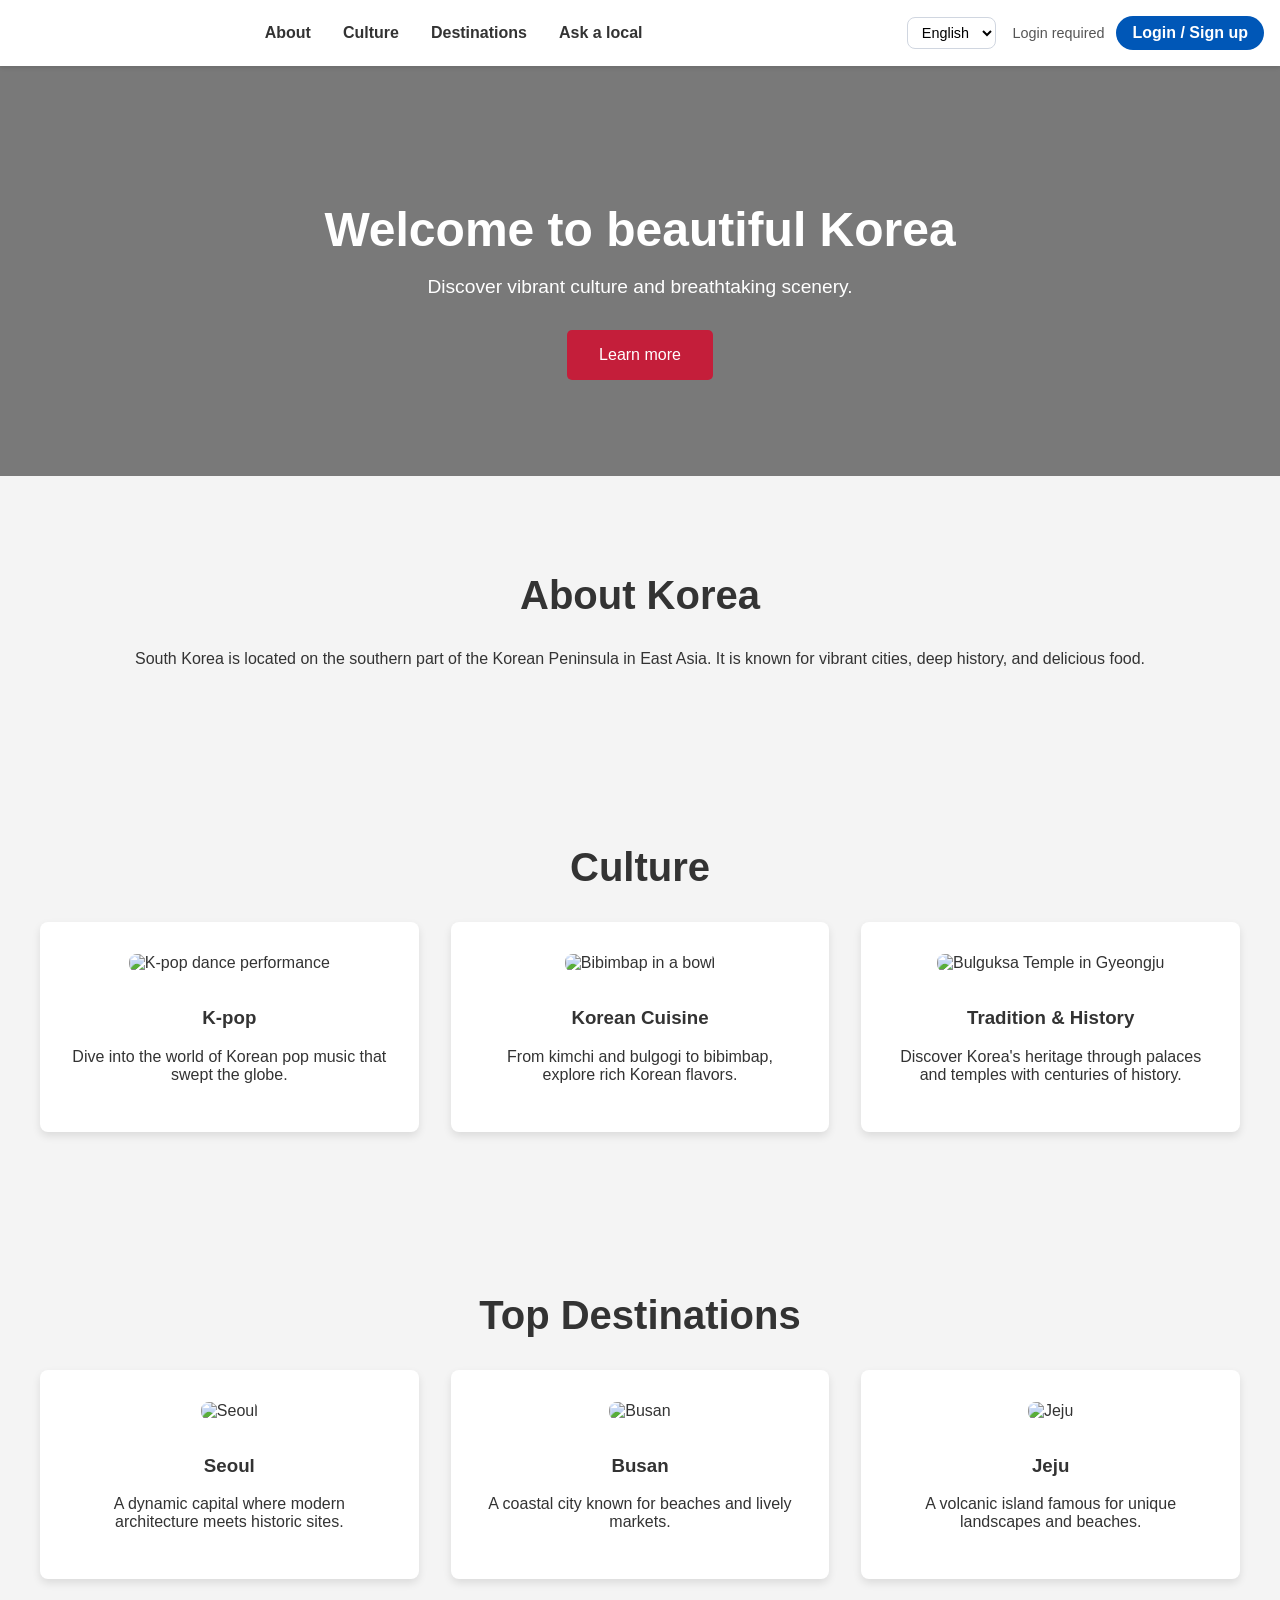
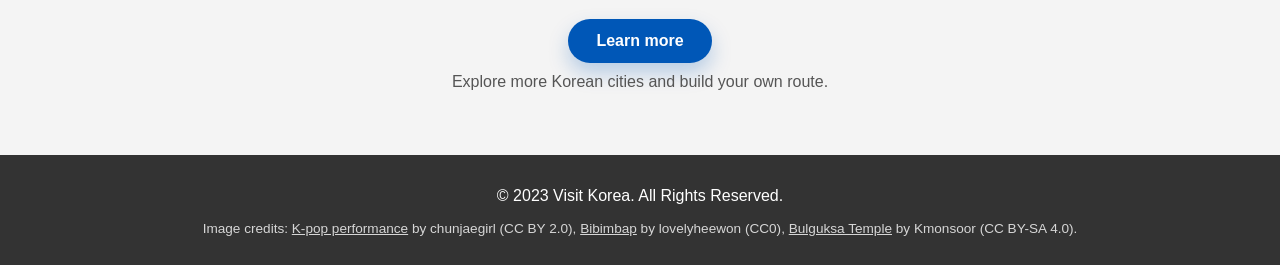
==== commit 52a81385: "Add email question page" ====
--- a/index.html
+++ b/index.html
@@ -12,7 +12,7 @@
             <a href="#about" data-i18n="nav.about">About</a>
             <a href="#culture" data-i18n="nav.culture">Culture</a>
             <a href="#destinations" data-i18n="nav.destinations">Destinations</a>
-            <a href="#board" data-i18n="nav.board">Q&A</a>
+            <a href="ask.html" data-i18n="nav.board">Ask a local</a>
         </nav>
         <div class="lang-select">
             <label for="lang-select" class="sr-only" data-i18n="lang.label">Language</label>
@@ -87,60 +87,6 @@
             </div>
         </section>
 
-        <section id="board" class="board-section">
-            <div class="board-header">
-                <div>
-                    <h2 data-i18n="board.title">Q&A Board</h2>
-                    <p data-i18n="board.subtitle">Ask anything and anyone can help. (Saved in your browser for now)</p>
-                </div>
-                <div class="board-actions">
-                    <input id="board-search" type="search" placeholder="Search by title, content, or tags" aria-label="Search questions" data-i18n-placeholder="board.search.placeholder" data-i18n-aria="board.search.aria">
-                </div>
-            </div>
-
-            <div class="board-layout">
-                <form id="board-form" class="board-card" autocomplete="off">
-                    <h3 data-i18n="board.form.titleNew">Create a question</h3>
-                    <p id="board-auth-hint" class="board-auth-hint"></p>
-                    <p id="board-error" class="board-error" aria-live="polite"></p>
-                    <input type="hidden" id="board-editing-id">
-                    <label>
-                        <span data-i18n="board.form.titleLabel">Title</span>
-                        <input id="board-title" type="text" placeholder="e.g. Where to buy a transit card in Seoul?" required data-i18n-placeholder="board.form.titlePlaceholder">
-                    </label>
-                    <label>
-                        <span data-i18n="board.form.authorLabel">Author</span>
-                        <input id="board-author" type="text" placeholder="Name or nickname" required data-i18n-placeholder="board.form.authorPlaceholder">
-                    </label>
-                    <label>
-                        <span data-i18n="board.form.tagsLabel">Tags</span>
-                        <input id="board-tags" type="text" placeholder="e.g. transit, food, travel (comma separated)" data-i18n-placeholder="board.form.tagsPlaceholder">
-                    </label>
-                    <label>
-                        <span data-i18n="board.form.contentLabel">Content</span>
-                        <textarea id="board-content" rows="6" placeholder="Write your question here." required data-i18n-placeholder="board.form.contentPlaceholder"></textarea>
-                    </label>
-                    <div class="board-form-actions">
-                        <button type="submit" class="primary" data-i18n="board.form.submit">Post</button>
-                        <button type="reset" class="ghost" data-i18n="board.form.reset">Reset</button>
-                    </div>
-                </form>
-
-                <div class="board-list board-card">
-                    <div class="board-list-header">
-                        <h3 data-i18n="board.list.title">Questions</h3>
-                        <span id="board-count" data-i18n="board.list.count">0</span>
-                    </div>
-                    <ul id="board-items" class="board-items" aria-live="polite"></ul>
-                </div>
-
-                <div class="board-detail board-card">
-                    <div id="board-detail-content" class="board-detail-content">
-                        <p class="board-empty" data-i18n="board.detail.empty">Select a question to see details.</p>
-                    </div>
-                </div>
-            </div>
-        </section>
     </main>
 
     <footer>
--- a/style.css
+++ b/style.css
@@ -204,6 +204,115 @@
     cursor: pointer;
     border-radius: 5px;
     transition: background-color 0.3s;
+}
+
+.ask-page {
+    background: linear-gradient(180deg, #f7f9fc 0%, #eef2f8 100%);
+}
+
+.ask-hero {
+    display: grid;
+    gap: 2rem;
+    grid-template-columns: repeat(auto-fit, minmax(260px, 1fr));
+    padding: 4rem 1.5rem 2.5rem;
+    max-width: 1100px;
+    margin: 0 auto;
+}
+
+.ask-hero-content {
+    display: flex;
+    flex-direction: column;
+    gap: 1rem;
+}
+
+.ask-eyebrow {
+    text-transform: uppercase;
+    letter-spacing: 0.2em;
+    font-size: 0.75rem;
+    font-weight: 700;
+    color: #2d4e7b;
+}
+
+.ask-hero h1 {
+    font-size: clamp(2.2rem, 3.5vw, 3.2rem);
+    margin: 0;
+    color: #0f1f3a;
+}
+
+.ask-subtitle {
+    font-size: 1.1rem;
+    color: #435067;
+    margin: 0;
+    max-width: 520px;
+}
+
+.ask-cta {
+    display: flex;
+    flex-direction: column;
+    align-items: flex-start;
+    gap: 0.6rem;
+}
+
+.ask-email {
+    margin: 0;
+    font-weight: 600;
+    color: #1e3a5f;
+}
+
+.ask-hero-card {
+    background: #fff;
+    border-radius: 20px;
+    padding: 1.8rem;
+    box-shadow: 0 18px 40px rgba(15, 35, 75, 0.12);
+}
+
+.ask-hero-card h2 {
+    margin-top: 0;
+}
+
+.ask-hero-card ul {
+    margin: 0;
+    padding-left: 1.2rem;
+    color: #41516a;
+}
+
+.ask-details {
+    display: grid;
+    grid-template-columns: repeat(auto-fit, minmax(200px, 1fr));
+    gap: 1.5rem;
+    padding: 0 1.5rem 3rem;
+    max-width: 1100px;
+    margin: 0 auto;
+}
+
+.ask-detail {
+    background: #ffffff;
+    border-radius: 16px;
+    padding: 1.5rem;
+    box-shadow: 0 12px 24px rgba(15, 35, 75, 0.08);
+}
+
+.ask-detail h3 {
+    margin-top: 0;
+    color: #1d3252;
+}
+
+.ask-note {
+    max-width: 900px;
+    margin: 0 auto 3.5rem;
+    padding: 2rem 1.5rem;
+    text-align: center;
+}
+
+.ask-note h2 {
+    margin-top: 0;
+    color: #0f1f3a;
+}
+
+.ask-note p {
+    margin-bottom: 0;
+    color: #4a596f;
+    font-size: 1.05rem;
 }
 
 #hero button:hover {
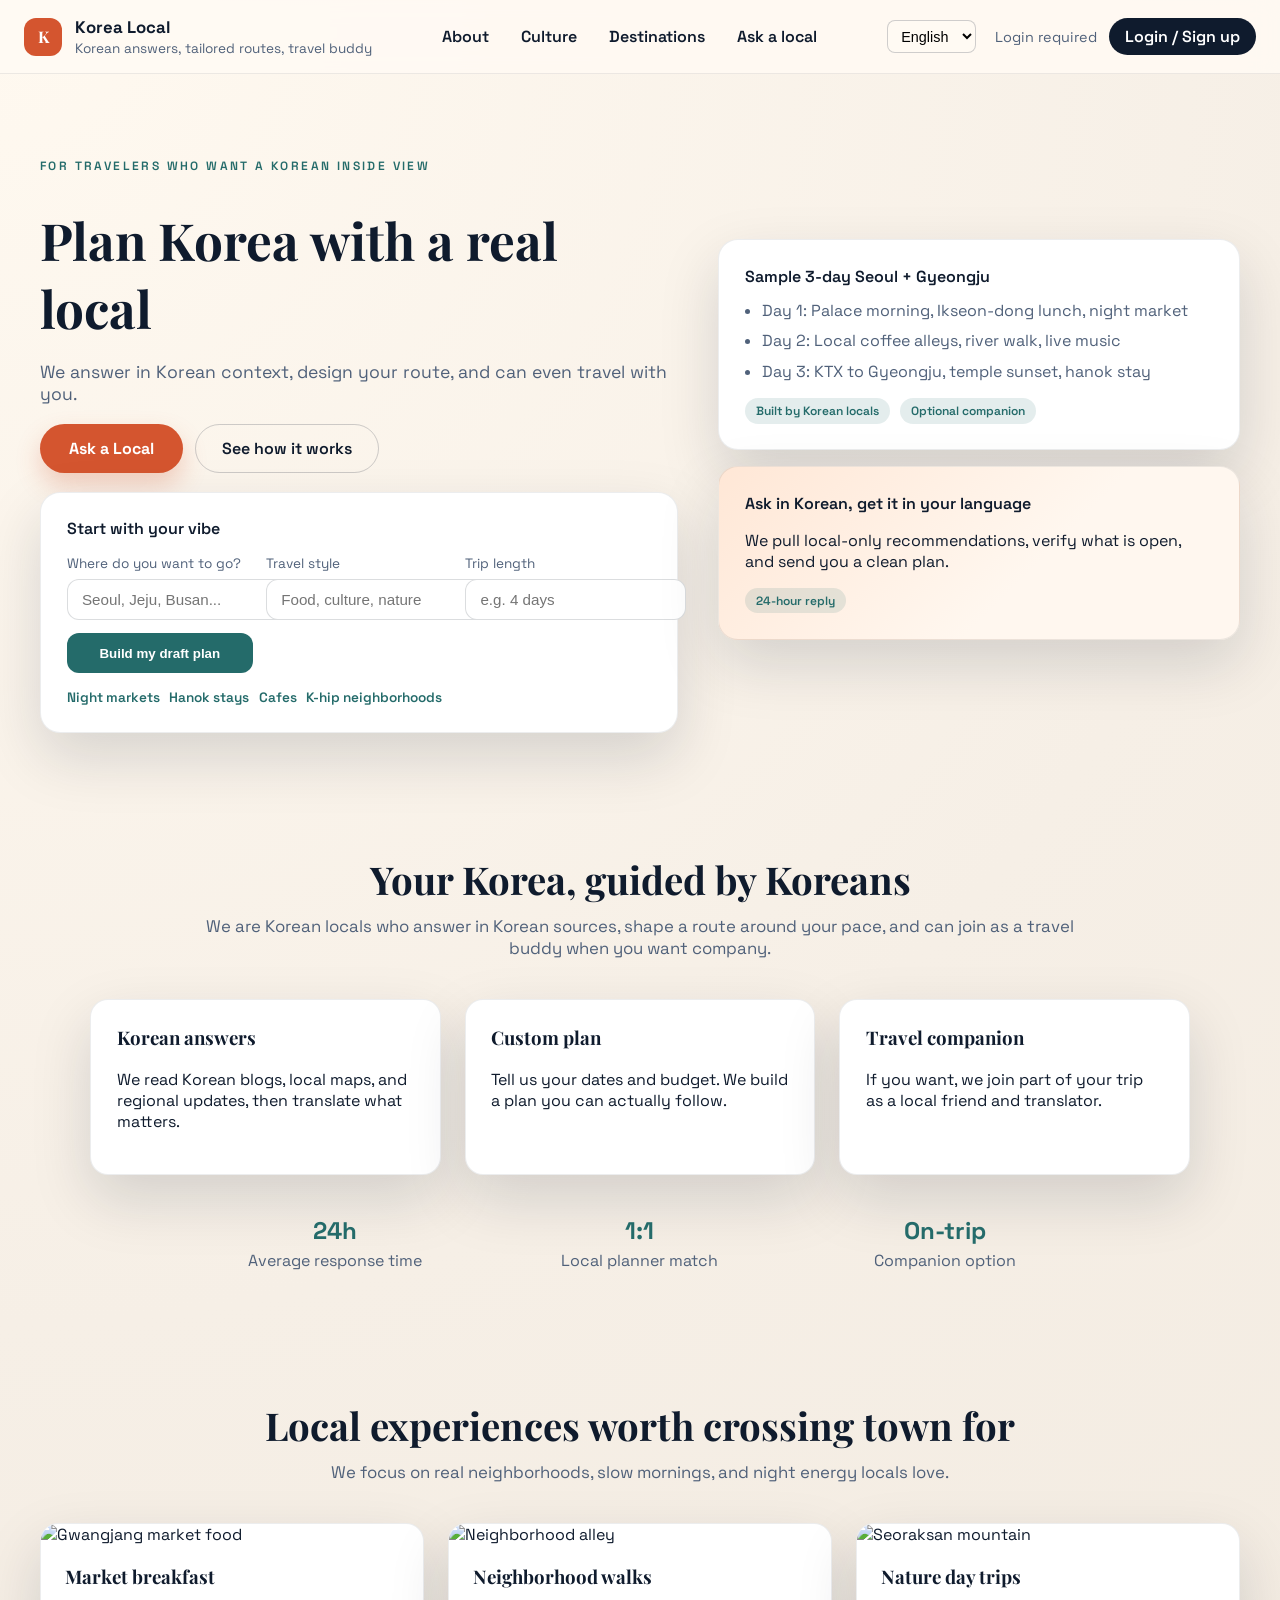
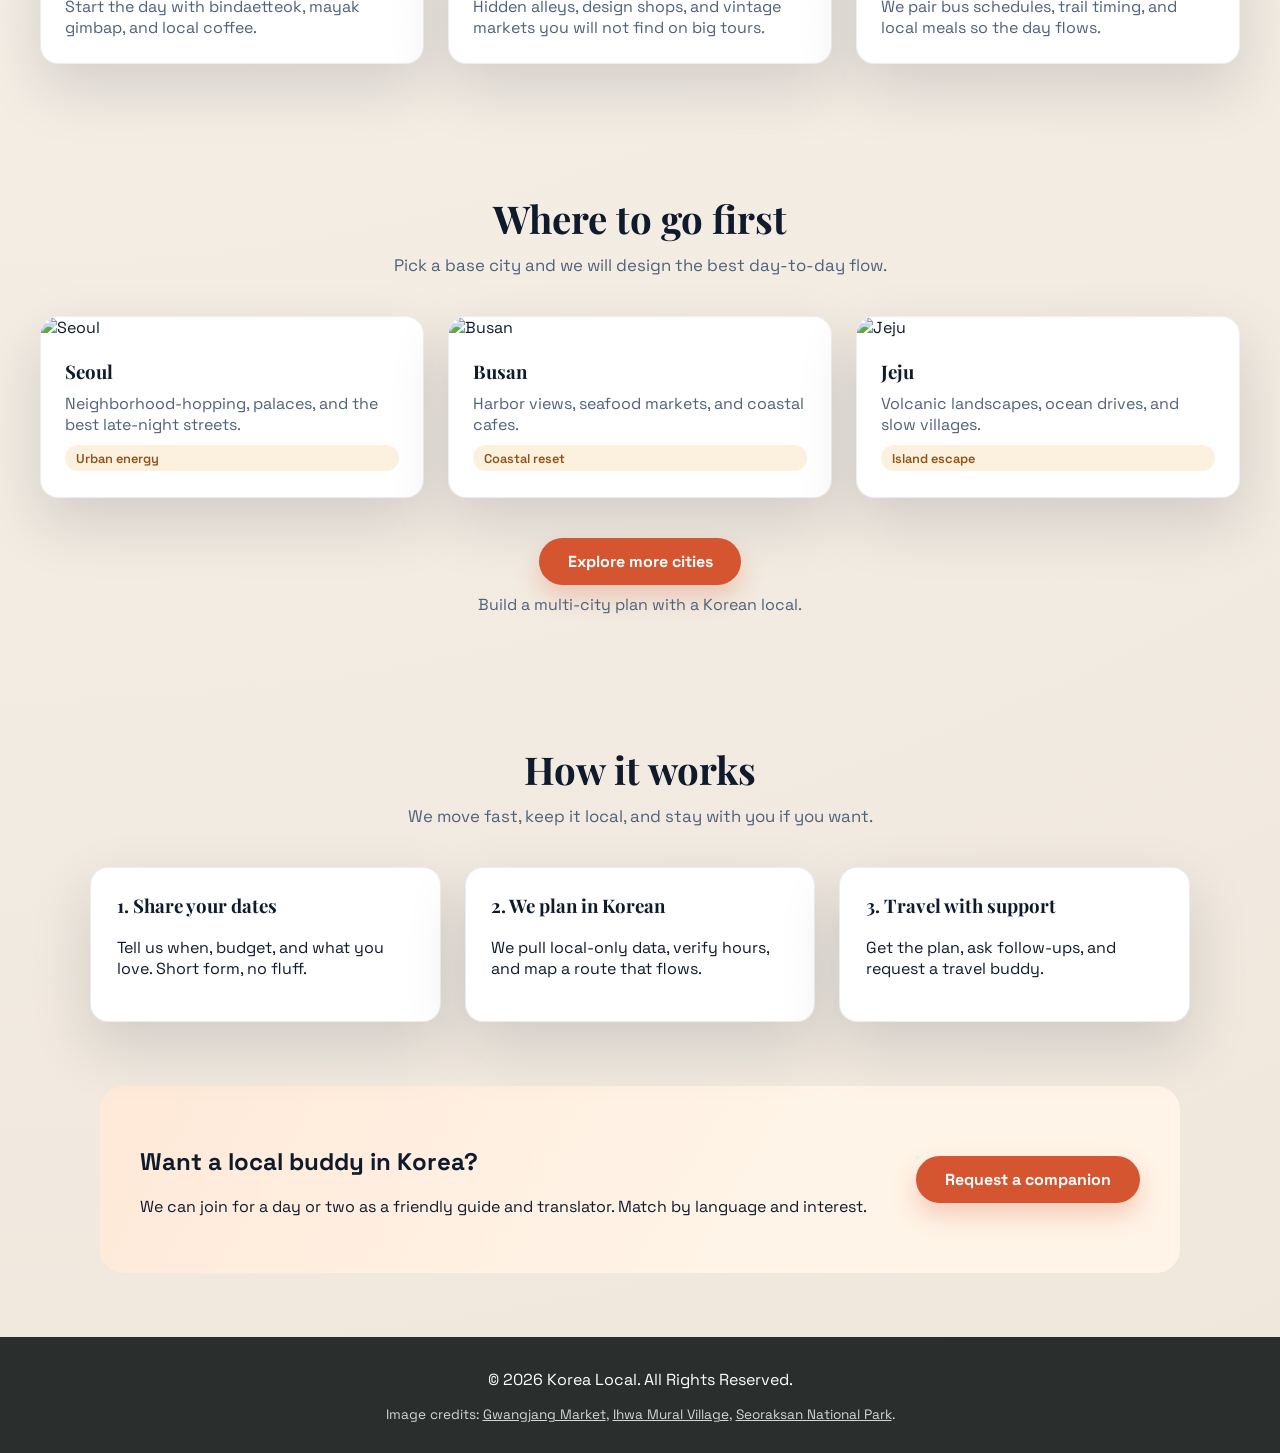
==== commit 392490d6: "Redesign Korea Local homepage" ====
--- a/index.html
+++ b/index.html
@@ -3,11 +3,18 @@
 <head>
     <meta charset="UTF-8">
     <meta name="viewport" content="width=device-width, initial-scale=1.0">
-    <title>Welcome to Korea</title>
+    <title data-i18n="site.title">Korea Local</title>
     <link rel="stylesheet" href="style.css">
 </head>
 <body>
-    <header>
+    <header class="site-header">
+        <a class="brand" href="index.html">
+            <span class="brand-mark">K</span>
+            <span class="brand-text">
+                <strong data-i18n="brand.name">Korea Local</strong>
+                <span data-i18n="brand.tagline">Korean answers, tailored routes, travel buddy</span>
+            </span>
+        </a>
         <nav>
             <a href="#about" data-i18n="nav.about">About</a>
             <a href="#culture" data-i18n="nav.culture">Culture</a>
@@ -30,72 +37,198 @@
     </header>
 
     <main>
-        <section id="hero">
-            <h1 data-i18n="hero.title">Welcome to beautiful Korea</h1>
-            <p data-i18n="hero.subtitle">Discover vibrant culture and breathtaking scenery.</p>
-            <button data-i18n="hero.cta">Learn more</button>
-        </section>
-
-        <section id="about">
-            <h2 data-i18n="about.title">About Korea</h2>
-            <p data-i18n="about.body">South Korea is located on the southern part of the Korean Peninsula in East Asia. It is known for vibrant cities, deep history, and delicious food.</p>
-        </section>
-
-        <section id="culture">
-            <h2 data-i18n="culture.title">Culture</h2>
+        <section id="hero" class="hero">
+            <div class="hero-content">
+                <p class="hero-eyebrow" data-i18n="hero.eyebrow">For travelers who want a Korean inside view</p>
+                <h1 data-i18n="hero.title">Plan Korea with a real local</h1>
+                <p class="hero-subtitle" data-i18n="hero.subtitle">We answer in Korean context, design your route, and can even travel with you.</p>
+                <div class="hero-actions">
+                    <a class="cta-button" href="ask.html" data-i18n="hero.cta">Ask a Local</a>
+                    <a class="ghost-button" href="#about" data-i18n="hero.ctaSecondary">See how it works</a>
+                </div>
+                <div class="hero-search">
+                    <p class="hero-search-title" data-i18n="hero.search.title">Start with your vibe</p>
+                    <div class="search-grid">
+                        <label class="search-field">
+                            <span data-i18n="hero.search.place.label">Where do you want to go?</span>
+                            <input type="text" placeholder="Seoul, Jeju, Busan..." data-i18n-placeholder="hero.search.place.placeholder">
+                        </label>
+                        <label class="search-field">
+                            <span data-i18n="hero.search.style.label">Travel style</span>
+                            <input type="text" placeholder="Food, culture, nature" data-i18n-placeholder="hero.search.style.placeholder">
+                        </label>
+                        <label class="search-field">
+                            <span data-i18n="hero.search.days.label">Trip length</span>
+                            <input type="text" placeholder="e.g. 4 days" data-i18n-placeholder="hero.search.days.placeholder">
+                        </label>
+                        <button class="search-submit" type="button" data-i18n="hero.search.button">Build my draft plan</button>
+                    </div>
+                    <div class="hero-chips">
+                        <span data-i18n="hero.chip1">Night markets</span>
+                        <span data-i18n="hero.chip2">Hanok stays</span>
+                        <span data-i18n="hero.chip3">Cafes</span>
+                        <span data-i18n="hero.chip4">K-hip neighborhoods</span>
+                    </div>
+                </div>
+            </div>
+            <div class="hero-panel">
+                <div class="panel-card">
+                    <p class="panel-title" data-i18n="hero.panel.title">Sample 3-day Seoul + Gyeongju</p>
+                    <ul class="panel-list">
+                        <li data-i18n="hero.panel.item1"><strong>Day 1:</strong> Palace morning, Ikseon-dong lunch, night market</li>
+                        <li data-i18n="hero.panel.item2"><strong>Day 2:</strong> Local coffee alleys, river walk, live music</li>
+                        <li data-i18n="hero.panel.item3"><strong>Day 3:</strong> KTX to Gyeongju, temple sunset, hanok stay</li>
+                    </ul>
+                    <div class="panel-footer">
+                        <span class="panel-badge" data-i18n="hero.panel.badge">Built by Korean locals</span>
+                        <span class="panel-badge" data-i18n="hero.panel.badge2">Optional companion</span>
+                    </div>
+                </div>
+                <div class="panel-card panel-card-alt">
+                    <p class="panel-title" data-i18n="hero.panel.altTitle">Ask in Korean, get it in your language</p>
+                    <p class="panel-body" data-i18n="hero.panel.altBody">We pull local-only recommendations, verify what is open, and send you a clean plan.</p>
+                    <div class="panel-footer">
+                        <span class="panel-badge" data-i18n="hero.panel.altBadge">24-hour reply</span>
+                    </div>
+                </div>
+            </div>
+        </section>
+
+        <section id="about" class="section about">
+            <div class="section-header">
+                <h2 data-i18n="about.title">Your Korea, guided by Koreans</h2>
+                <p data-i18n="about.body">We are Korean locals who answer in Korean sources, shape a route around your pace, and can join as a travel buddy when you want company.</p>
+            </div>
+            <div class="feature-grid">
+                <article class="feature-card">
+                    <h3 data-i18n="feature.answer.title">Korean answers</h3>
+                    <p data-i18n="feature.answer.body">We read Korean blogs, local maps, and regional updates, then translate what matters.</p>
+                </article>
+                <article class="feature-card">
+                    <h3 data-i18n="feature.plan.title">Custom plan</h3>
+                    <p data-i18n="feature.plan.body">Tell us your dates and budget. We build a plan you can actually follow.</p>
+                </article>
+                <article class="feature-card">
+                    <h3 data-i18n="feature.companion.title">Travel companion</h3>
+                    <p data-i18n="feature.companion.body">If you want, we join part of your trip as a local friend and translator.</p>
+                </article>
+            </div>
+            <div class="about-stats">
+                <div>
+                    <strong data-i18n="about.stat1.value">24h</strong>
+                    <span data-i18n="about.stat1.label">Average response time</span>
+                </div>
+                <div>
+                    <strong data-i18n="about.stat2.value">1:1</strong>
+                    <span data-i18n="about.stat2.label">Local planner match</span>
+                </div>
+                <div>
+                    <strong data-i18n="about.stat3.value">On-trip</strong>
+                    <span data-i18n="about.stat3.label">Companion option</span>
+                </div>
+            </div>
+        </section>
+
+        <section id="culture" class="section experience">
+            <div class="section-header">
+                <h2 data-i18n="culture.title">Local experiences worth crossing town for</h2>
+                <p data-i18n="culture.subtitle">We focus on real neighborhoods, slow mornings, and night energy locals love.</p>
+            </div>
             <div class="culture-grid">
                 <div class="culture-item">
-                    <img src="https://commons.wikimedia.org/wiki/Special:FilePath/Korean.culture-K-pop-01.jpg?width=1200" alt="K-pop dance performance" data-i18n-alt="culture.kpop.alt">
-                    <h3 data-i18n="culture.kpop.title">K-pop</h3>
-                    <p data-i18n="culture.kpop.body">Dive into the world of Korean pop music that swept the globe.</p>
+                    <img src="https://commons.wikimedia.org/wiki/Special:FilePath/Gwangjang_Market_Seoul_2018.jpg?width=1200" alt="Gwangjang market food" data-i18n-alt="culture.market.alt">
+                    <h3 data-i18n="culture.market.title">Market breakfast</h3>
+                    <p data-i18n="culture.market.body">Start the day with bindaetteok, mayak gimbap, and local coffee.</p>
                 </div>
                 <div class="culture-item">
-                    <img src="https://commons.wikimedia.org/wiki/Special:FilePath/Bibimbap_4.jpg?width=1200" alt="Bibimbap in a bowl" data-i18n-alt="culture.food.alt">
-                    <h3 data-i18n="culture.food.title">Korean Cuisine</h3>
-                    <p data-i18n="culture.food.body">From kimchi and bulgogi to bibimbap, explore rich Korean flavors.</p>
+                    <img src="https://commons.wikimedia.org/wiki/Special:FilePath/Ihwa_Mural_Village.jpg?width=1200" alt="Neighborhood alley" data-i18n-alt="culture.neighborhood.alt">
+                    <h3 data-i18n="culture.neighborhood.title">Neighborhood walks</h3>
+                    <p data-i18n="culture.neighborhood.body">Hidden alleys, design shops, and vintage markets you will not find on big tours.</p>
                 </div>
                 <div class="culture-item">
-                    <img src="https://commons.wikimedia.org/wiki/Special:FilePath/Bulguksa_temple_main_building.jpg?width=1200" alt="Bulguksa Temple in Gyeongju" data-i18n-alt="culture.history.alt">
-                    <h3 data-i18n="culture.history.title">Tradition & History</h3>
-                    <p data-i18n="culture.history.body">Discover Korea's heritage through palaces and temples with centuries of history.</p>
-                </div>
-            </div>
-        </section>
-
-        <section id="destinations">
-            <h2 data-i18n="destinations.title">Top Destinations</h2>
+                    <img src="https://commons.wikimedia.org/wiki/Special:FilePath/Seoraksan_National_Park.jpg?width=1200" alt="Seoraksan mountain" data-i18n-alt="culture.nature.alt">
+                    <h3 data-i18n="culture.nature.title">Nature day trips</h3>
+                    <p data-i18n="culture.nature.body">We pair bus schedules, trail timing, and local meals so the day flows.</p>
+                </div>
+            </div>
+        </section>
+
+        <section id="destinations" class="section destinations">
+            <div class="section-header">
+                <h2 data-i18n="destinations.title">Where to go first</h2>
+                <p data-i18n="destinations.subtitle">Pick a base city and we will design the best day-to-day flow.</p>
+            </div>
             <div class="destinations-grid">
                 <div class="destination-item">
                     <img src="https://commons.wikimedia.org/wiki/Special:FilePath/Gyeongbokgung_Palace.jpg?width=1200" alt="Seoul" data-i18n-alt="destinations.seoul.alt">
-                    <h3 data-i18n="destinations.seoul.title">Seoul</h3>
-                    <p data-i18n="destinations.seoul.body">A dynamic capital where modern architecture meets historic sites.</p>
+                    <div class="destination-body">
+                        <h3 data-i18n="destinations.seoul.title">Seoul</h3>
+                        <p data-i18n="destinations.seoul.body">Neighborhood-hopping, palaces, and the best late-night streets.</p>
+                        <span class="tag" data-i18n="destinations.seoul.tag">Urban energy</span>
+                    </div>
                 </div>
                 <div class="destination-item">
                     <img src="https://commons.wikimedia.org/wiki/Special:FilePath/Gwangan_Bridge_at_Night,_Busan.jpg?width=1200" alt="Busan" data-i18n-alt="destinations.busan.alt">
-                    <h3 data-i18n="destinations.busan.title">Busan</h3>
-                    <p data-i18n="destinations.busan.body">A coastal city known for beaches and lively markets.</p>
+                    <div class="destination-body">
+                        <h3 data-i18n="destinations.busan.title">Busan</h3>
+                        <p data-i18n="destinations.busan.body">Harbor views, seafood markets, and coastal cafes.</p>
+                        <span class="tag" data-i18n="destinations.busan.tag">Coastal reset</span>
+                    </div>
                 </div>
                 <div class="destination-item">
                     <img src="https://commons.wikimedia.org/wiki/Special:FilePath/Seongsan_Ilchulbong.jpg?width=1200" alt="Jeju" data-i18n-alt="destinations.jeju.alt">
-                    <h3 data-i18n="destinations.jeju.title">Jeju</h3>
-                    <p data-i18n="destinations.jeju.body">A volcanic island famous for unique landscapes and beaches.</p>
+                    <div class="destination-body">
+                        <h3 data-i18n="destinations.jeju.title">Jeju</h3>
+                        <p data-i18n="destinations.jeju.body">Volcanic landscapes, ocean drives, and slow villages.</p>
+                        <span class="tag" data-i18n="destinations.jeju.tag">Island escape</span>
+                    </div>
                 </div>
             </div>
             <div class="destinations-cta">
-                <a class="cta-button" href="cities.html" data-i18n="destinations.moreCta">Learn more</a>
-                <p data-i18n="destinations.moreHint">Explore more Korean cities and build your own route.</p>
-            </div>
-        </section>
-
+                <a class="cta-button" href="cities.html" data-i18n="destinations.moreCta">Explore more cities</a>
+                <p data-i18n="destinations.moreHint">Build a multi-city plan with a Korean local.</p>
+            </div>
+        </section>
+
+        <section class="section process">
+            <div class="section-header">
+                <h2 data-i18n="process.title">How it works</h2>
+                <p data-i18n="process.subtitle">We move fast, keep it local, and stay with you if you want.</p>
+            </div>
+            <div class="process-grid">
+                <div class="process-card">
+                    <h3 data-i18n="process.step1.title">1. Share your dates</h3>
+                    <p data-i18n="process.step1.body">Tell us when, budget, and what you love. Short form, no fluff.</p>
+                </div>
+                <div class="process-card">
+                    <h3 data-i18n="process.step2.title">2. We plan in Korean</h3>
+                    <p data-i18n="process.step2.body">We pull local-only data, verify hours, and map a route that flows.</p>
+                </div>
+                <div class="process-card">
+                    <h3 data-i18n="process.step3.title">3. Travel with support</h3>
+                    <p data-i18n="process.step3.body">Get the plan, ask follow-ups, and request a travel buddy.</p>
+                </div>
+            </div>
+        </section>
+
+        <section class="section companion">
+            <div class="companion-card">
+                <div>
+                    <h2 data-i18n="companion.title">Want a local buddy in Korea?</h2>
+                    <p data-i18n="companion.body">We can join for a day or two as a friendly guide and translator. Match by language and interest.</p>
+                </div>
+                <a class="cta-button" href="ask.html" data-i18n="companion.cta">Request a companion</a>
+            </div>
+        </section>
     </main>
 
     <footer>
-        <p data-i18n="footer.copy">&copy; 2023 Visit Korea. All Rights Reserved.</p>
+        <p data-i18n="footer.copy">© 2026 Korea Local. All Rights Reserved.</p>
         <p class="image-credits">
             Image credits:
-            <a href="https://commons.wikimedia.org/wiki/File:Korean.culture-K-pop-01.jpg" target="_blank" rel="noopener">K-pop performance</a> by chunjaegirl (CC BY 2.0),
-            <a href="https://commons.wikimedia.org/wiki/File:Bibimbap_4.jpg" target="_blank" rel="noopener">Bibimbap</a> by lovelyheewon (CC0),
-            <a href="https://commons.wikimedia.org/wiki/File:Bulguksa_temple_main_building.jpg" target="_blank" rel="noopener">Bulguksa Temple</a> by Kmonsoor (CC BY-SA 4.0).
+            <a href="https://commons.wikimedia.org/wiki/File:Gwangjang_Market_Seoul_2018.jpg" target="_blank" rel="noopener">Gwangjang Market</a>,
+            <a href="https://commons.wikimedia.org/wiki/File:Ihwa_Mural_Village.jpg" target="_blank" rel="noopener">Ihwa Mural Village</a>,
+            <a href="https://commons.wikimedia.org/wiki/File:Seoraksan_National_Park.jpg" target="_blank" rel="noopener">Seoraksan National Park</a>.
         </p>
     </footer>
 
--- a/style.css
+++ b/style.css
@@ -1,22 +1,39 @@
+@import url('https://fonts.googleapis.com/css2?family=Playfair+Display:wght@500;600;700&family=Space+Grotesk:wght@400;500;600;700&display=swap');
+
+:root {
+    color-scheme: light;
+    --ink: #0f1b2d;
+    --muted: #50617a;
+    --surface: #f7f3ee;
+    --surface-deep: #efe7dc;
+    --accent: #d4552f;
+    --accent-dark: #b24526;
+    --teal: #246b6a;
+    --sun: #f4c37b;
+    --card: #ffffff;
+    --border: rgba(15, 27, 45, 0.12);
+    --shadow: 0 24px 60px rgba(15, 27, 45, 0.15);
+}
+
 body {
-    font-family: sans-serif;
-    margin: 0;
-    background-color: #f4f4f4;
-    color: #333;
-}
-
-header {
-    background-color: #fff;
-    padding: 1rem;
-    box-shadow: 0 2px 4px rgba(0,0,0,0.1);
+    font-family: 'Space Grotesk', system-ui, -apple-system, sans-serif;
+    margin: 0;
+    background: radial-gradient(circle at top left, #fff9f0 0%, #f6efe6 40%, #efe7dc 100%);
+    color: var(--ink);
+}
+
+.site-header {
+    background: rgba(255, 250, 243, 0.9);
+    backdrop-filter: blur(10px);
+    padding: 1rem 1.5rem;
+    border-bottom: 1px solid rgba(15, 27, 45, 0.08);
     position: sticky;
     top: 0;
     z-index: 10;
-    display: flex;
+    display: grid;
+    grid-template-columns: auto 1fr auto auto;
     align-items: center;
-    justify-content: space-between;
-    gap: 1rem;
-    flex-wrap: wrap;
+    gap: 1.2rem;
 }
 
 .sr-only {
@@ -30,22 +47,28 @@
     border: 0;
 }
 
-nav {
+.site-header nav {
     display: flex;
     justify-content: center;
     gap: 2rem;
     flex: 1;
-}
-
-nav a {
+    flex-wrap: wrap;
+}
+
+.site-header .lang-select,
+.site-header .auth-area {
+    justify-self: end;
+}
+
+.site-header nav a {
     text-decoration: none;
-    color: #333;
-    font-weight: bold;
-    transition: color 0.3s;
-}
-
-nav a:hover {
-    color: #0057b7;
+    color: var(--ink);
+    font-weight: 600;
+    transition: color 0.2s;
+}
+
+.site-header nav a:hover {
+    color: var(--accent);
 }
 
 .auth-area {
@@ -64,21 +87,21 @@
 .lang-select select {
     padding: 0.4rem 0.6rem;
     border-radius: 8px;
-    border: 1px solid #d0d6e0;
-    background: #fff;
+    border: 1px solid rgba(15, 27, 45, 0.2);
+    background: #fffaf3;
     font-size: 0.9rem;
 }
 
 .auth-status {
     font-size: 0.9rem;
-    color: #555;
+    color: var(--muted);
 }
 
 .auth-button {
     border: none;
     padding: 0.5rem 1rem;
     border-radius: 999px;
-    background-color: #0057b7;
+    background-color: var(--ink);
     color: #fff;
     font-weight: 600;
     cursor: pointer;
@@ -160,50 +183,207 @@
     color: #8a1f1f;
 }
 
-#hero {
-    background-image: url('https://upload.wikimedia.org/wikipedia/commons/thumb/b/b4/%EA%B2%BD%EB%B3%B5%EA%B6%81%EF%BC%8F%E6%99%AF%E7%A6%8F%E5%AE%AE_Gyeongbokgung_%2853618347305%29.jpg/2560px-%EA%B2%BD%EB%B3%B5%EA%B6%81%EF%BC%8F%E6%99%AF%E7%A6%8F%E5%AE%AE_Gyeongbokgung_%2853618347305%29.jpg');
-    background-size: cover;
-    background-position: center;
-    color: white;
-    text-align: center;
-    padding: 6rem 1rem;
-    position: relative;
-}
-
-#hero::before {
-    content: '';
-    position: absolute;
-    top: 0;
-    left: 0;
-    width: 100%;
-    height: 100%;
-    background-color: rgba(0, 0, 0, 0.5);
-}
-
-#hero > * {
-    position: relative;
-    z-index: 2;
-}
-
-#hero h1 {
-    font-size: 3rem;
-    margin-bottom: 1rem;
-}
-
-#hero p {
-    font-size: 1.2rem;
-    margin-bottom: 2rem;
-}
-
-#hero button {
-    background-color: #c41e3a;
-    color: white;
+ .brand {
+    display: inline-flex;
+    align-items: center;
+    gap: 0.8rem;
+    text-decoration: none;
+    color: var(--ink);
+}
+
+.brand-mark {
+    width: 38px;
+    height: 38px;
+    border-radius: 12px;
+    display: grid;
+    place-items: center;
+    font-family: 'Playfair Display', serif;
+    font-weight: 700;
+    background: var(--accent);
+    color: #fff;
+}
+
+.brand-text {
+    display: flex;
+    flex-direction: column;
+    gap: 0.15rem;
+    font-size: 0.85rem;
+    color: var(--muted);
+}
+
+.brand-text strong {
+    font-size: 1.05rem;
+    color: var(--ink);
+}
+
+.hero {
+    padding: 4.5rem 1.5rem 3.5rem;
+    display: grid;
+    gap: 2.5rem;
+    grid-template-columns: minmax(0, 1.1fr) minmax(0, 0.9fr);
+    align-items: center;
+    max-width: 1200px;
+    margin: 0 auto;
+}
+
+.hero-content {
+    display: flex;
+    flex-direction: column;
+    gap: 1.2rem;
+}
+
+.hero-eyebrow {
+    text-transform: uppercase;
+    letter-spacing: 0.2em;
+    font-size: 0.75rem;
+    color: var(--teal);
+    font-weight: 600;
+}
+
+.hero h1 {
+    font-family: 'Playfair Display', serif;
+    font-size: clamp(2.4rem, 4vw, 3.8rem);
+    margin: 0;
+}
+
+.hero-subtitle {
+    font-size: 1.1rem;
+    color: var(--muted);
+    margin: 0;
+}
+
+.hero-actions {
+    display: flex;
+    gap: 0.8rem;
+    flex-wrap: wrap;
+}
+
+.cta-button {
+    display: inline-flex;
+    align-items: center;
+    justify-content: center;
+    padding: 0.8rem 1.8rem;
+    border-radius: 999px;
+    background-color: var(--accent);
+    color: #fff;
+    font-weight: 700;
+    text-decoration: none;
+    box-shadow: 0 12px 25px rgba(212, 85, 47, 0.25);
+    transition: transform 0.2s, box-shadow 0.2s, background-color 0.2s;
+}
+
+.cta-button:hover {
+    transform: translateY(-2px);
+    box-shadow: 0 16px 30px rgba(212, 85, 47, 0.3);
+    background-color: var(--accent-dark);
+}
+
+.ghost-button {
+    border-radius: 999px;
+    border: 1px solid rgba(15, 27, 45, 0.2);
+    padding: 0.8rem 1.6rem;
+    font-weight: 600;
+    color: var(--ink);
+    text-decoration: none;
+    background: transparent;
+}
+
+.hero-search {
+    background: var(--card);
+    border-radius: 20px;
+    padding: 1.6rem;
+    box-shadow: var(--shadow);
+    border: 1px solid rgba(15, 27, 45, 0.08);
+}
+
+.hero-search-title {
+    margin: 0 0 1rem;
+    font-weight: 600;
+}
+
+.search-grid {
+    display: grid;
+    gap: 0.8rem;
+    grid-template-columns: repeat(auto-fit, minmax(180px, 1fr));
+}
+
+.search-field {
+    display: grid;
+    gap: 0.4rem;
+    font-size: 0.85rem;
+    color: var(--muted);
+}
+
+.search-field input {
+    padding: 0.7rem 0.9rem;
+    border-radius: 12px;
+    border: 1px solid rgba(15, 27, 45, 0.15);
+    font-size: 0.95rem;
+}
+
+.search-submit {
     border: none;
-    padding: 1rem 2rem;
-    font-size: 1rem;
+    border-radius: 12px;
+    background: var(--teal);
+    color: #fff;
+    font-weight: 600;
+    padding: 0.8rem 1rem;
     cursor: pointer;
-    border-radius: 5px;
-    transition: background-color 0.3s;
+}
+
+.hero-chips {
+    margin-top: 1rem;
+    display: flex;
+    flex-wrap: wrap;
+    gap: 0.6rem;
+    color: var(--teal);
+    font-size: 0.85rem;
+    font-weight: 600;
+}
+
+.hero-panel {
+    display: grid;
+    gap: 1rem;
+}
+
+.panel-card {
+    background: var(--card);
+    border-radius: 20px;
+    padding: 1.6rem;
+    box-shadow: var(--shadow);
+    border: 1px solid rgba(15, 27, 45, 0.08);
+}
+
+.panel-card-alt {
+    background: linear-gradient(135deg, #ffe7d6 0%, #fff7ef 60%);
+}
+
+.panel-title {
+    margin: 0 0 0.8rem;
+    font-weight: 600;
+}
+
+.panel-list {
+    margin: 0 0 1rem;
+    padding-left: 1.1rem;
+    color: var(--muted);
+    display: grid;
+    gap: 0.6rem;
+}
+
+.panel-footer {
+    display: flex;
+    gap: 0.6rem;
+    flex-wrap: wrap;
+}
+
+.panel-badge {
+    padding: 0.3rem 0.7rem;
+    border-radius: 999px;
+    background: rgba(36, 107, 106, 0.12);
+    color: var(--teal);
+    font-size: 0.75rem;
+    font-weight: 600;
 }
 
 .ask-page {
@@ -315,48 +495,66 @@
     font-size: 1.05rem;
 }
 
-#hero button:hover {
-    background-color: #a0182f;
-}
-
-section {
-    padding: 4rem 1rem;
+.section {
+    padding: 4rem 1.5rem;
+}
+
+.section-header {
+    max-width: 900px;
+    margin: 0 auto 2.5rem;
     text-align: center;
 }
 
-section h2 {
-    font-size: 2.5rem;
-    margin-bottom: 2rem;
+.section-header h2 {
+    font-family: 'Playfair Display', serif;
+    font-size: clamp(2rem, 3vw, 2.8rem);
+    margin: 0 0 0.6rem;
+}
+
+.section-header p {
+    color: var(--muted);
+    margin: 0;
+    font-size: 1.05rem;
 }
 
 .culture-grid, .destinations-grid {
     display: grid;
-    grid-template-columns: repeat(auto-fit, minmax(300px, 1fr));
-    gap: 2rem;
+    grid-template-columns: repeat(auto-fit, minmax(260px, 1fr));
+    gap: 1.5rem;
     max-width: 1200px;
     margin: 0 auto;
 }
 
 .culture-item, .destination-item {
-    background-color: #fff;
-    padding: 2rem;
-    border-radius: 8px;
-    box-shadow: 0 4px 8px rgba(0,0,0,0.1);
-    transition: transform 0.3s, box-shadow 0.3s;
+    background-color: var(--card);
+    border-radius: 18px;
+    box-shadow: var(--shadow);
+    border: 1px solid rgba(15, 27, 45, 0.08);
+    overflow: hidden;
+    transition: transform 0.2s, box-shadow 0.2s;
 }
 
 .culture-item:hover, .destination-item:hover {
-    transform: translateY(-10px);
-    box-shadow: 0 8px 16px rgba(0,0,0,0.2);
+    transform: translateY(-6px);
+    box-shadow: 0 26px 50px rgba(15, 27, 45, 0.18);
 }
 
 .destination-item img,
 .culture-item img {
     width: 100%;
-    height: 200px;
+    height: 220px;
     object-fit: cover;
-    border-radius: 8px;
-    margin-bottom: 1rem;
+    margin-bottom: 0;
+}
+
+.culture-item h3 {
+    margin: 1.2rem 1.5rem 0.4rem;
+    font-family: 'Playfair Display', serif;
+}
+
+.culture-item p {
+    margin: 0 1.5rem 1.6rem;
+    color: var(--muted);
 }
 
 .destinations-cta {
@@ -366,28 +564,96 @@
     justify-items: center;
 }
 
-.cta-button {
-    display: inline-flex;
+.destinations-cta p {
+    margin: 0;
+    color: var(--muted);
+}
+
+.destination-body {
+    padding: 1.3rem 1.5rem 1.6rem;
+    display: grid;
+    gap: 0.6rem;
+}
+
+.destination-body h3 {
+    margin: 0;
+    font-family: 'Playfair Display', serif;
+}
+
+.destination-body p {
+    margin: 0;
+    color: var(--muted);
+}
+
+.tag {
+    align-self: start;
+    padding: 0.3rem 0.7rem;
+    border-radius: 999px;
+    background: rgba(244, 195, 123, 0.25);
+    color: #8f5317;
+    font-weight: 600;
+    font-size: 0.8rem;
+}
+
+.feature-grid,
+.process-grid {
+    display: grid;
+    gap: 1.5rem;
+    max-width: 1100px;
+    margin: 0 auto;
+    grid-template-columns: repeat(auto-fit, minmax(240px, 1fr));
+}
+
+.feature-card,
+.process-card {
+    background: var(--card);
+    border-radius: 18px;
+    padding: 1.6rem;
+    box-shadow: var(--shadow);
+    border: 1px solid rgba(15, 27, 45, 0.08);
+}
+
+.feature-card h3,
+.process-card h3 {
+    margin-top: 0;
+    font-family: 'Playfair Display', serif;
+}
+
+.about-stats {
+    max-width: 900px;
+    margin: 2.5rem auto 0;
+    display: grid;
+    grid-template-columns: repeat(auto-fit, minmax(160px, 1fr));
+    gap: 1rem;
+    text-align: center;
+}
+
+.about-stats strong {
+    font-size: 1.5rem;
+    color: var(--teal);
+}
+
+.about-stats span {
+    display: block;
+    color: var(--muted);
+    margin-top: 0.3rem;
+}
+
+.companion {
+    padding-top: 0;
+}
+
+.companion-card {
+    max-width: 1000px;
+    margin: 0 auto;
+    background: linear-gradient(120deg, #ffe9d8 0%, #fff4e7 60%);
+    border-radius: 24px;
+    padding: 2.5rem;
+    display: flex;
     align-items: center;
-    justify-content: center;
-    padding: 0.8rem 1.8rem;
-    border-radius: 999px;
-    background-color: #0057b7;
-    color: #fff;
-    font-weight: 700;
-    text-decoration: none;
-    box-shadow: 0 10px 20px rgba(0, 87, 183, 0.25);
-    transition: transform 0.2s, box-shadow 0.2s;
-}
-
-.cta-button:hover {
-    transform: translateY(-2px);
-    box-shadow: 0 14px 24px rgba(0, 87, 183, 0.3);
-}
-
-.destinations-cta p {
-    margin: 0;
-    color: #555;
+    justify-content: space-between;
+    gap: 1.5rem;
+    flex-wrap: wrap;
 }
 
 .cities-page {
@@ -636,7 +902,7 @@
 }
 
 footer {
-    background-color: #333;
+    background-color: #2a2e2c;
     color: white;
     text-align: center;
     padding: 1rem;
@@ -1059,6 +1325,15 @@
     .board-layout {
         grid-template-columns: repeat(2, minmax(280px, 1fr));
     }
+
+    .site-header {
+        grid-template-columns: 1fr;
+        justify-items: start;
+    }
+
+    .site-header nav {
+        justify-content: flex-start;
+    }
 }
 
 @media (max-width: 768px) {
@@ -1083,4 +1358,16 @@
     .map-preview {
         position: static;
     }
-}
+
+    .hero {
+        grid-template-columns: 1fr;
+    }
+
+    .hero-panel {
+        order: -1;
+    }
+
+    .companion-card {
+        padding: 2rem 1.5rem;
+    }
+}
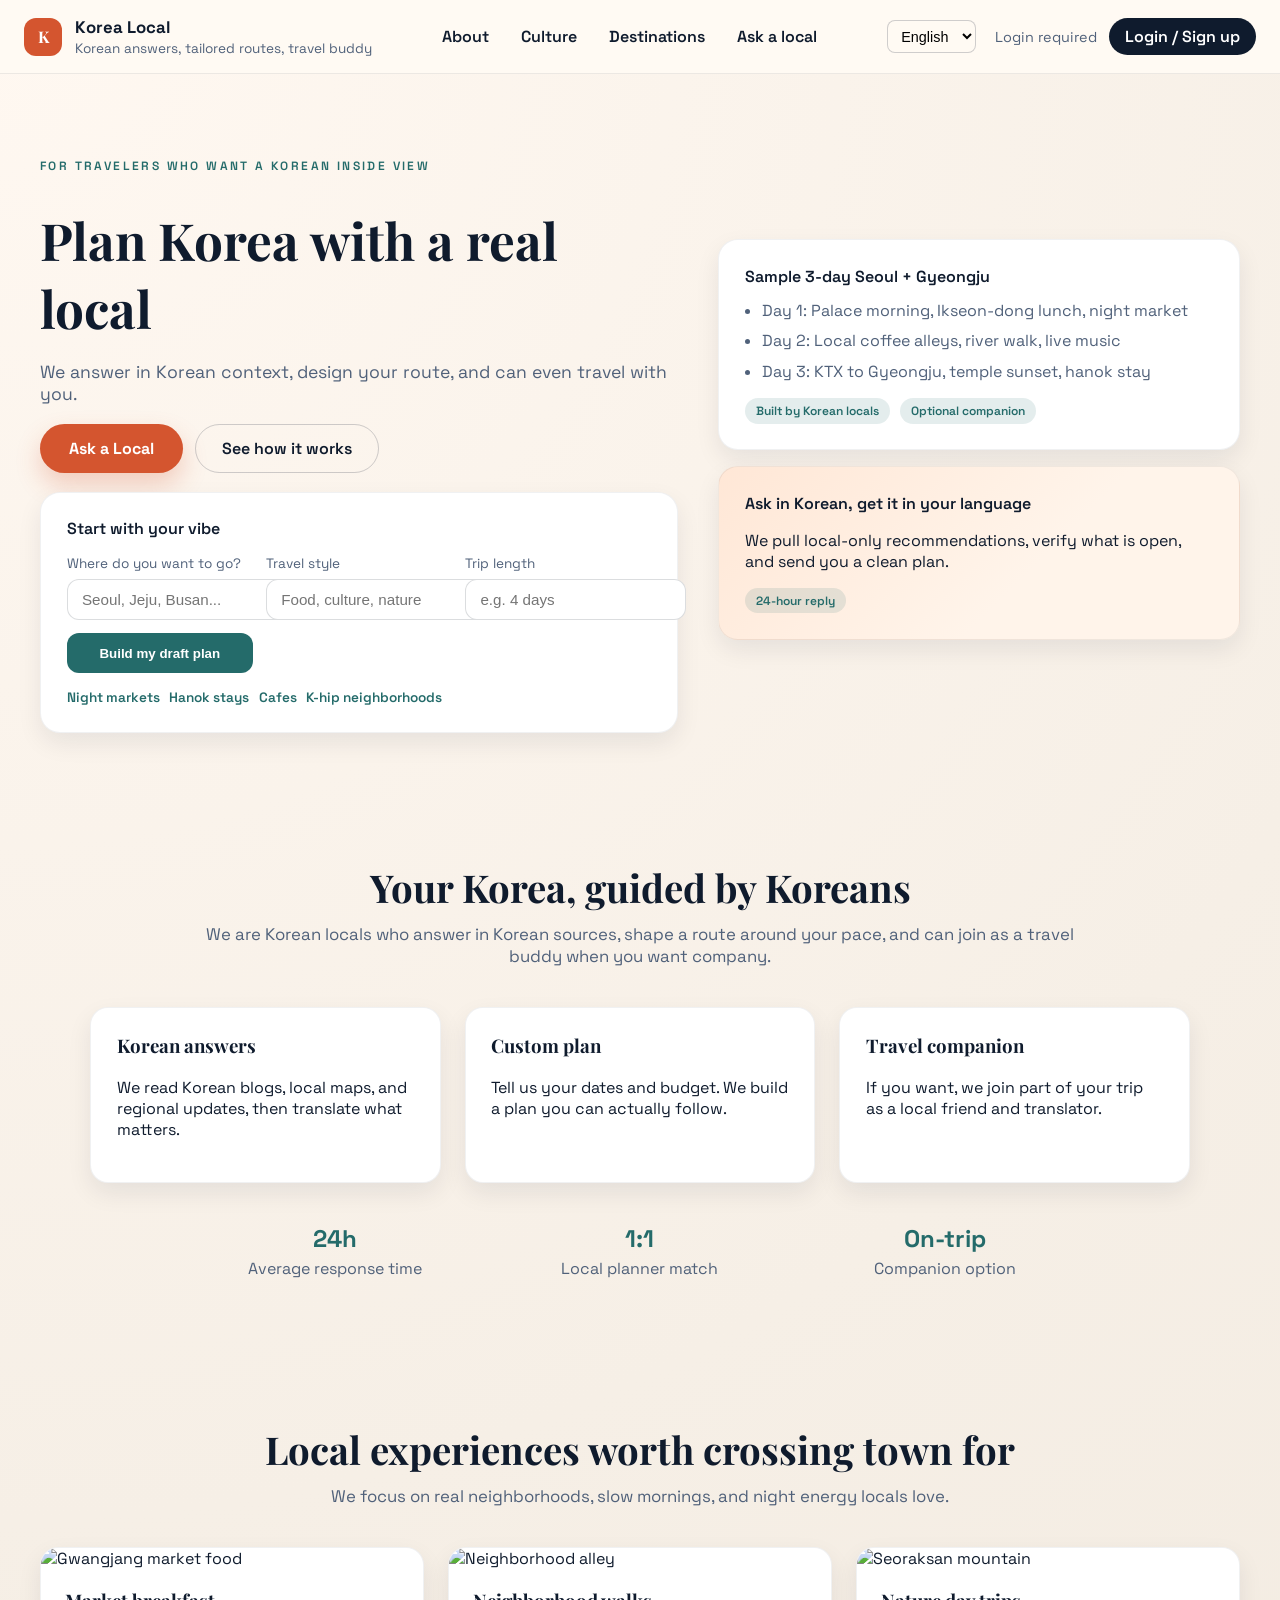
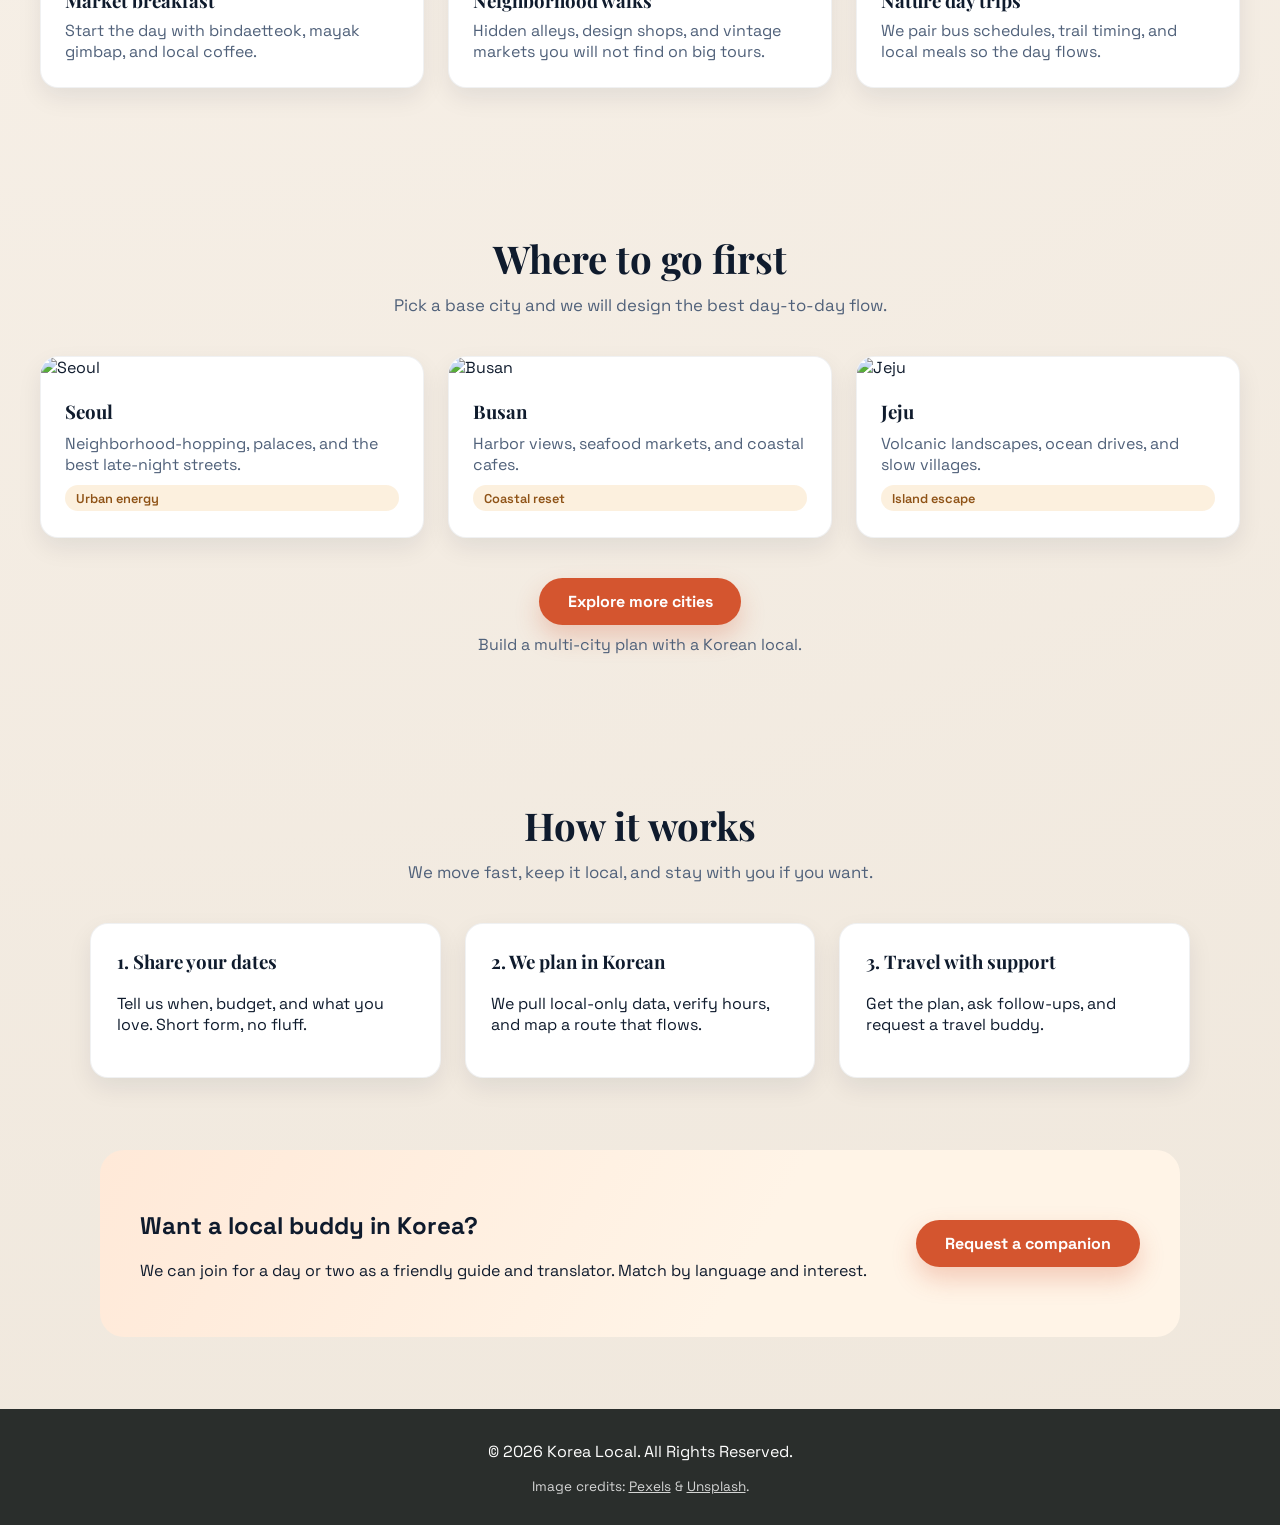
==== commit 9e6f977d: "Refresh imagery and polish UI" ====
--- a/index.html
+++ b/index.html
@@ -136,17 +136,17 @@
             </div>
             <div class="culture-grid">
                 <div class="culture-item">
-                    <img src="https://commons.wikimedia.org/wiki/Special:FilePath/Gwangjang_Market_Seoul_2018.jpg?width=1200" alt="Gwangjang market food" data-i18n-alt="culture.market.alt">
+                    <img src="https://images.pexels.com/photos/24498492/pexels-photo-24498492.jpeg?auto=compress&cs=tinysrgb&w=1400" alt="Gwangjang market food" data-i18n-alt="culture.market.alt">
                     <h3 data-i18n="culture.market.title">Market breakfast</h3>
                     <p data-i18n="culture.market.body">Start the day with bindaetteok, mayak gimbap, and local coffee.</p>
                 </div>
                 <div class="culture-item">
-                    <img src="https://commons.wikimedia.org/wiki/Special:FilePath/Ihwa_Mural_Village.jpg?width=1200" alt="Neighborhood alley" data-i18n-alt="culture.neighborhood.alt">
+                    <img src="https://images.pexels.com/photos/33019244/pexels-photo-33019244.jpeg?auto=compress&cs=tinysrgb&w=1400" alt="Neighborhood alley" data-i18n-alt="culture.neighborhood.alt">
                     <h3 data-i18n="culture.neighborhood.title">Neighborhood walks</h3>
                     <p data-i18n="culture.neighborhood.body">Hidden alleys, design shops, and vintage markets you will not find on big tours.</p>
                 </div>
                 <div class="culture-item">
-                    <img src="https://commons.wikimedia.org/wiki/Special:FilePath/Seoraksan_National_Park.jpg?width=1200" alt="Seoraksan mountain" data-i18n-alt="culture.nature.alt">
+                    <img src="https://images.pexels.com/photos/33222188/pexels-photo-33222188.jpeg?auto=compress&cs=tinysrgb&w=1400" alt="Seoraksan mountain" data-i18n-alt="culture.nature.alt">
                     <h3 data-i18n="culture.nature.title">Nature day trips</h3>
                     <p data-i18n="culture.nature.body">We pair bus schedules, trail timing, and local meals so the day flows.</p>
                 </div>
@@ -160,7 +160,7 @@
             </div>
             <div class="destinations-grid">
                 <div class="destination-item">
-                    <img src="https://commons.wikimedia.org/wiki/Special:FilePath/Gyeongbokgung_Palace.jpg?width=1200" alt="Seoul" data-i18n-alt="destinations.seoul.alt">
+                    <img src="https://images.unsplash.com/photo-1685761341534-b155d516eb80?auto=format&fit=crop&w=1400&q=80" alt="Seoul" data-i18n-alt="destinations.seoul.alt">
                     <div class="destination-body">
                         <h3 data-i18n="destinations.seoul.title">Seoul</h3>
                         <p data-i18n="destinations.seoul.body">Neighborhood-hopping, palaces, and the best late-night streets.</p>
@@ -168,7 +168,7 @@
                     </div>
                 </div>
                 <div class="destination-item">
-                    <img src="https://commons.wikimedia.org/wiki/Special:FilePath/Gwangan_Bridge_at_Night,_Busan.jpg?width=1200" alt="Busan" data-i18n-alt="destinations.busan.alt">
+                    <img src="https://images.pexels.com/photos/17967690/pexels-photo-17967690.jpeg?auto=compress&cs=tinysrgb&w=1400" alt="Busan" data-i18n-alt="destinations.busan.alt">
                     <div class="destination-body">
                         <h3 data-i18n="destinations.busan.title">Busan</h3>
                         <p data-i18n="destinations.busan.body">Harbor views, seafood markets, and coastal cafes.</p>
@@ -176,7 +176,7 @@
                     </div>
                 </div>
                 <div class="destination-item">
-                    <img src="https://commons.wikimedia.org/wiki/Special:FilePath/Seongsan_Ilchulbong.jpg?width=1200" alt="Jeju" data-i18n-alt="destinations.jeju.alt">
+                    <img src="https://images.pexels.com/photos/29134982/pexels-photo-29134982.jpeg?auto=compress&cs=tinysrgb&w=1400" alt="Jeju" data-i18n-alt="destinations.jeju.alt">
                     <div class="destination-body">
                         <h3 data-i18n="destinations.jeju.title">Jeju</h3>
                         <p data-i18n="destinations.jeju.body">Volcanic landscapes, ocean drives, and slow villages.</p>
@@ -226,9 +226,8 @@
         <p data-i18n="footer.copy">© 2026 Korea Local. All Rights Reserved.</p>
         <p class="image-credits">
             Image credits:
-            <a href="https://commons.wikimedia.org/wiki/File:Gwangjang_Market_Seoul_2018.jpg" target="_blank" rel="noopener">Gwangjang Market</a>,
-            <a href="https://commons.wikimedia.org/wiki/File:Ihwa_Mural_Village.jpg" target="_blank" rel="noopener">Ihwa Mural Village</a>,
-            <a href="https://commons.wikimedia.org/wiki/File:Seoraksan_National_Park.jpg" target="_blank" rel="noopener">Seoraksan National Park</a>.
+            <a href="https://www.pexels.com" target="_blank" rel="noopener">Pexels</a> &
+            <a href="https://unsplash.com" target="_blank" rel="noopener">Unsplash</a>.
         </p>
     </footer>
 
--- a/style.css
+++ b/style.css
@@ -12,19 +12,19 @@
     --sun: #f4c37b;
     --card: #ffffff;
     --border: rgba(15, 27, 45, 0.12);
-    --shadow: 0 24px 60px rgba(15, 27, 45, 0.15);
+    --shadow: 0 18px 40px rgba(15, 27, 45, 0.12);
+    --shadow-soft: 0 10px 24px rgba(15, 27, 45, 0.08);
 }
 
 body {
     font-family: 'Space Grotesk', system-ui, -apple-system, sans-serif;
     margin: 0;
-    background: radial-gradient(circle at top left, #fff9f0 0%, #f6efe6 40%, #efe7dc 100%);
+    background: radial-gradient(circle at top left, #fff8f1 0%, #f6efe6 45%, #efe7dc 100%);
     color: var(--ink);
 }
 
 .site-header {
-    background: rgba(255, 250, 243, 0.9);
-    backdrop-filter: blur(10px);
+    background: #fffaf3;
     padding: 1rem 1.5rem;
     border-bottom: 1px solid rgba(15, 27, 45, 0.08);
     position: sticky;
@@ -292,8 +292,8 @@
     background: var(--card);
     border-radius: 20px;
     padding: 1.6rem;
-    box-shadow: var(--shadow);
-    border: 1px solid rgba(15, 27, 45, 0.08);
+    box-shadow: var(--shadow-soft);
+    border: 1px solid rgba(15, 27, 45, 0.06);
 }
 
 .hero-search-title {
@@ -350,12 +350,12 @@
     background: var(--card);
     border-radius: 20px;
     padding: 1.6rem;
-    box-shadow: var(--shadow);
-    border: 1px solid rgba(15, 27, 45, 0.08);
+    box-shadow: var(--shadow-soft);
+    border: 1px solid rgba(15, 27, 45, 0.06);
 }
 
 .panel-card-alt {
-    background: linear-gradient(135deg, #ffe7d6 0%, #fff7ef 60%);
+    background: linear-gradient(135deg, #ffe7d6 0%, #fff4ea 60%);
 }
 
 .panel-title {
@@ -496,7 +496,7 @@
 }
 
 .section {
-    padding: 4rem 1.5rem;
+    padding: 4.5rem 1.5rem;
 }
 
 .section-header {
@@ -528,15 +528,15 @@
 .culture-item, .destination-item {
     background-color: var(--card);
     border-radius: 18px;
-    box-shadow: var(--shadow);
-    border: 1px solid rgba(15, 27, 45, 0.08);
+    box-shadow: var(--shadow-soft);
+    border: 1px solid rgba(15, 27, 45, 0.06);
     overflow: hidden;
     transition: transform 0.2s, box-shadow 0.2s;
 }
 
 .culture-item:hover, .destination-item:hover {
     transform: translateY(-6px);
-    box-shadow: 0 26px 50px rgba(15, 27, 45, 0.18);
+    box-shadow: var(--shadow);
 }
 
 .destination-item img,
@@ -609,8 +609,8 @@
     background: var(--card);
     border-radius: 18px;
     padding: 1.6rem;
-    box-shadow: var(--shadow);
-    border: 1px solid rgba(15, 27, 45, 0.08);
+    box-shadow: var(--shadow-soft);
+    border: 1px solid rgba(15, 27, 45, 0.06);
 }
 
 .feature-card h3,
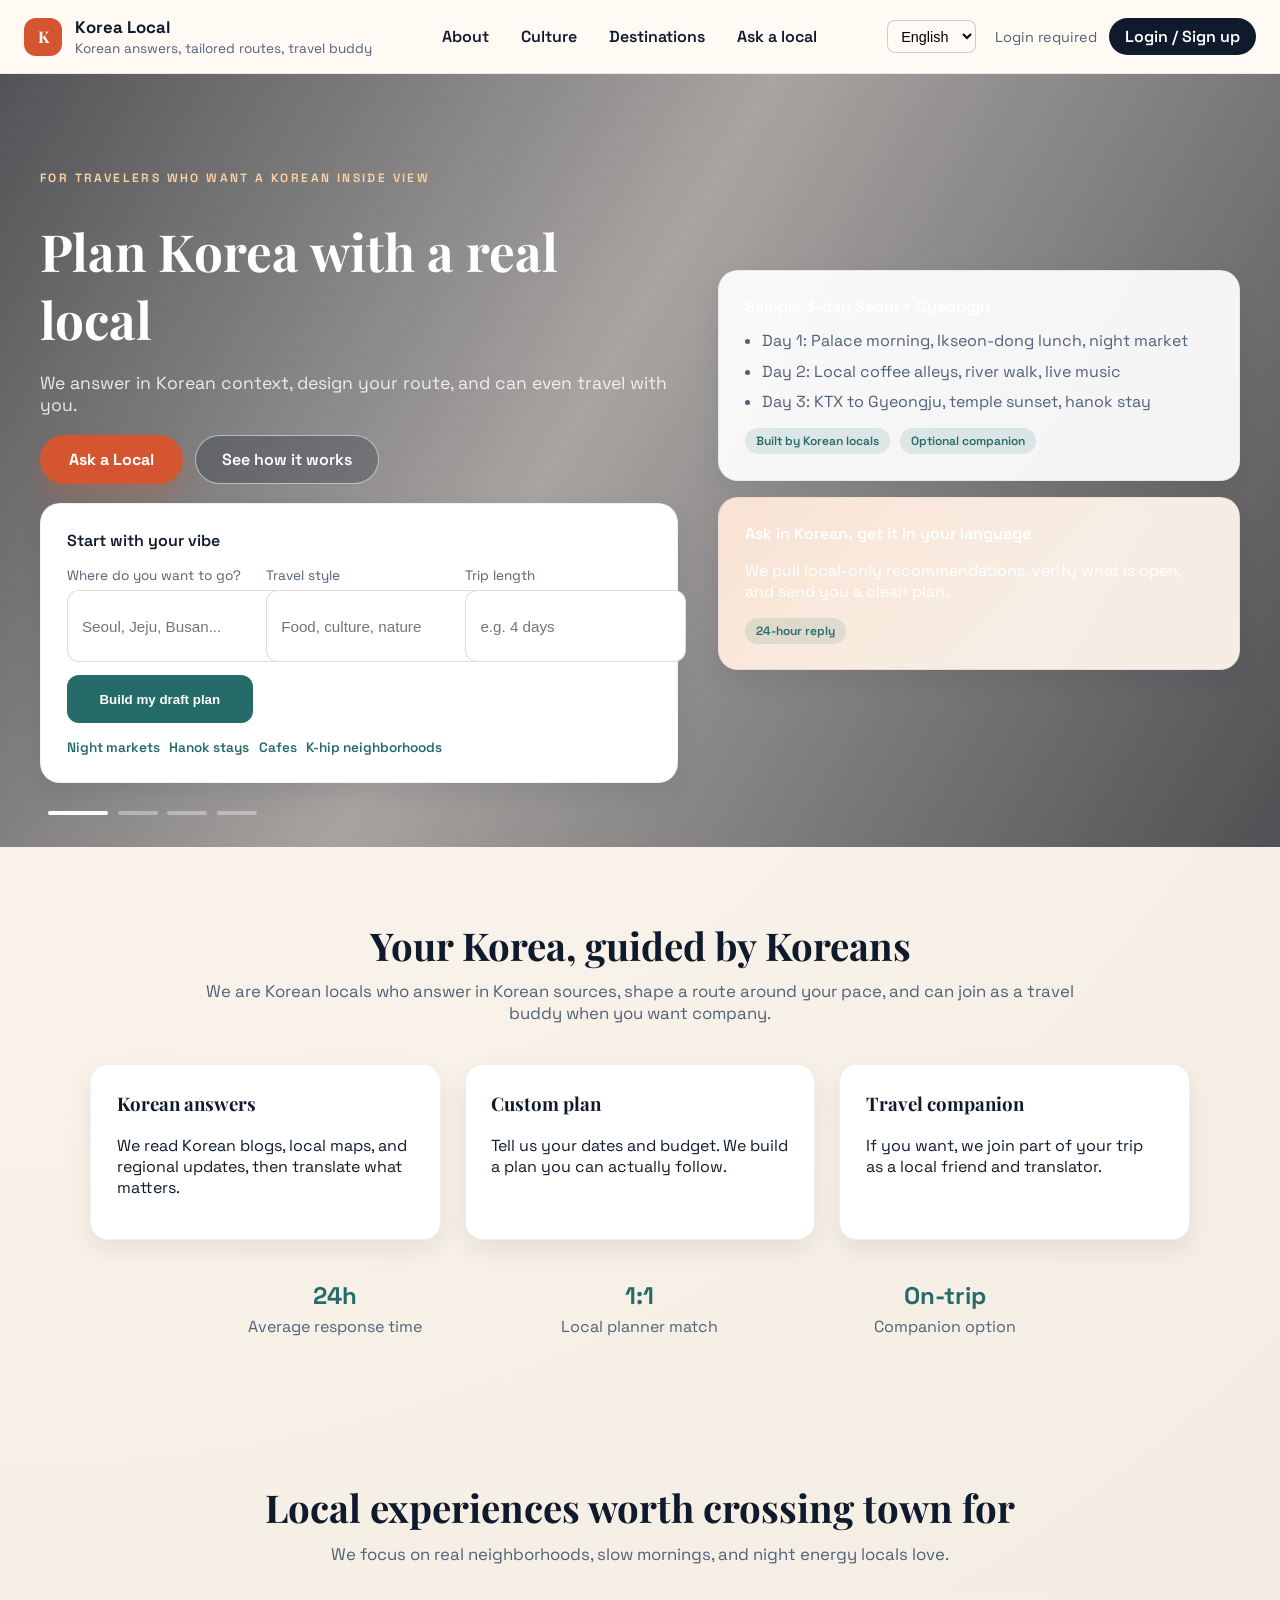
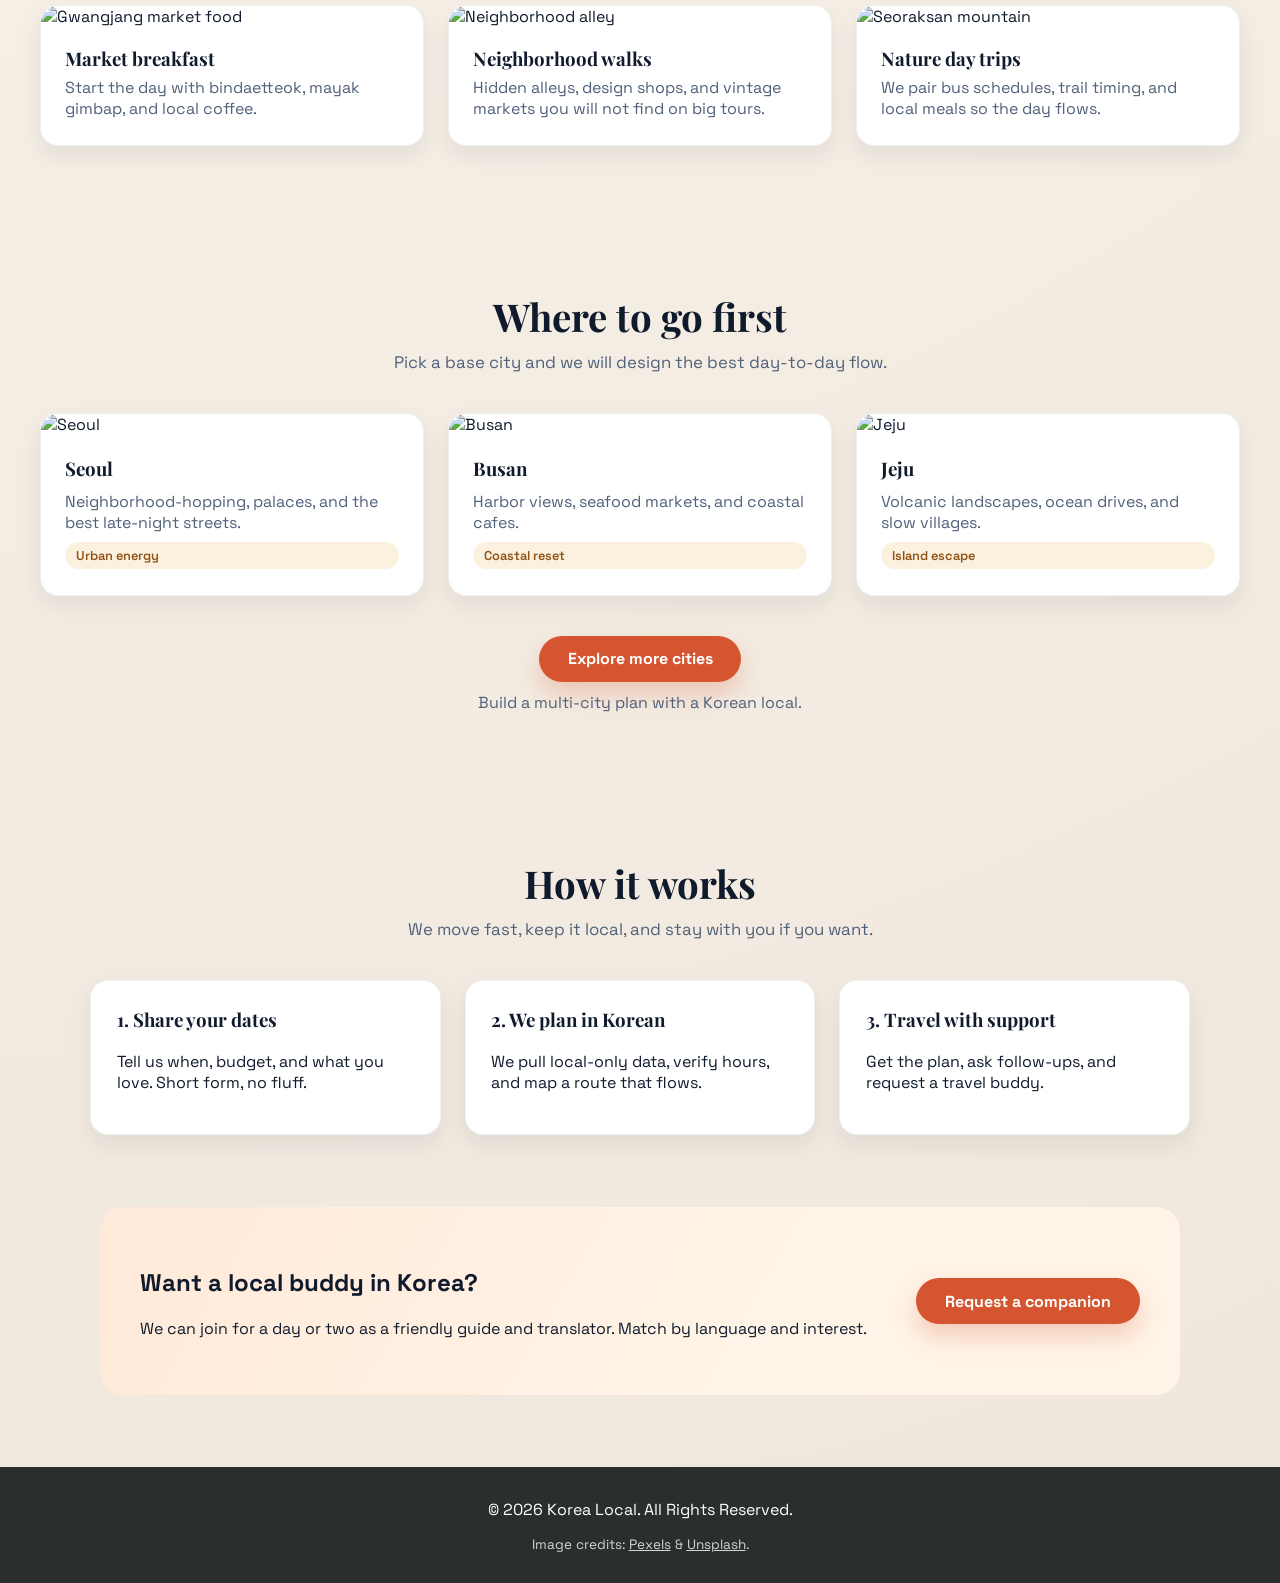
==== commit 36a916cc: "Add hero slider and impact" ====
--- a/index.html
+++ b/index.html
@@ -37,60 +37,74 @@
     </header>
 
     <main>
-        <section id="hero" class="hero">
-            <div class="hero-content">
-                <p class="hero-eyebrow" data-i18n="hero.eyebrow">For travelers who want a Korean inside view</p>
-                <h1 data-i18n="hero.title">Plan Korea with a real local</h1>
-                <p class="hero-subtitle" data-i18n="hero.subtitle">We answer in Korean context, design your route, and can even travel with you.</p>
-                <div class="hero-actions">
-                    <a class="cta-button" href="ask.html" data-i18n="hero.cta">Ask a Local</a>
-                    <a class="ghost-button" href="#about" data-i18n="hero.ctaSecondary">See how it works</a>
-                </div>
-                <div class="hero-search">
-                    <p class="hero-search-title" data-i18n="hero.search.title">Start with your vibe</p>
-                    <div class="search-grid">
-                        <label class="search-field">
-                            <span data-i18n="hero.search.place.label">Where do you want to go?</span>
-                            <input type="text" placeholder="Seoul, Jeju, Busan..." data-i18n-placeholder="hero.search.place.placeholder">
-                        </label>
-                        <label class="search-field">
-                            <span data-i18n="hero.search.style.label">Travel style</span>
-                            <input type="text" placeholder="Food, culture, nature" data-i18n-placeholder="hero.search.style.placeholder">
-                        </label>
-                        <label class="search-field">
-                            <span data-i18n="hero.search.days.label">Trip length</span>
-                            <input type="text" placeholder="e.g. 4 days" data-i18n-placeholder="hero.search.days.placeholder">
-                        </label>
-                        <button class="search-submit" type="button" data-i18n="hero.search.button">Build my draft plan</button>
-                    </div>
-                    <div class="hero-chips">
-                        <span data-i18n="hero.chip1">Night markets</span>
-                        <span data-i18n="hero.chip2">Hanok stays</span>
-                        <span data-i18n="hero.chip3">Cafes</span>
-                        <span data-i18n="hero.chip4">K-hip neighborhoods</span>
-                    </div>
-                </div>
-            </div>
-            <div class="hero-panel">
-                <div class="panel-card">
-                    <p class="panel-title" data-i18n="hero.panel.title">Sample 3-day Seoul + Gyeongju</p>
-                    <ul class="panel-list">
-                        <li data-i18n="hero.panel.item1"><strong>Day 1:</strong> Palace morning, Ikseon-dong lunch, night market</li>
-                        <li data-i18n="hero.panel.item2"><strong>Day 2:</strong> Local coffee alleys, river walk, live music</li>
-                        <li data-i18n="hero.panel.item3"><strong>Day 3:</strong> KTX to Gyeongju, temple sunset, hanok stay</li>
-                    </ul>
-                    <div class="panel-footer">
-                        <span class="panel-badge" data-i18n="hero.panel.badge">Built by Korean locals</span>
-                        <span class="panel-badge" data-i18n="hero.panel.badge2">Optional companion</span>
-                    </div>
-                </div>
-                <div class="panel-card panel-card-alt">
-                    <p class="panel-title" data-i18n="hero.panel.altTitle">Ask in Korean, get it in your language</p>
-                    <p class="panel-body" data-i18n="hero.panel.altBody">We pull local-only recommendations, verify what is open, and send you a clean plan.</p>
-                    <div class="panel-footer">
-                        <span class="panel-badge" data-i18n="hero.panel.altBadge">24-hour reply</span>
-                    </div>
-                </div>
+        <section id="hero" class="hero hero-slider">
+            <div class="hero-slides" aria-hidden="true">
+                <div class="hero-slide is-active" style="--slide-image: url('https://images.pexels.com/photos/35396702/pexels-photo-35396702.jpeg?auto=compress&cs=tinysrgb&w=1800')"></div>
+                <div class="hero-slide" style="--slide-image: url('https://images.pexels.com/photos/18548140/pexels-photo-18548140.jpeg?auto=compress&cs=tinysrgb&w=1800')"></div>
+                <div class="hero-slide" style="--slide-image: url('https://images.pexels.com/photos/29134982/pexels-photo-29134982.jpeg?auto=compress&cs=tinysrgb&w=1800')"></div>
+                <div class="hero-slide" style="--slide-image: url('https://images.pexels.com/photos/19474885/pexels-photo-19474885.jpeg?auto=compress&cs=tinysrgb&w=1800')"></div>
+            </div>
+            <div class="hero-overlay">
+                <div class="hero-content">
+                    <p class="hero-eyebrow" data-i18n="hero.eyebrow">For travelers who want a Korean inside view</p>
+                    <h1 data-i18n="hero.title">Plan Korea with a real local</h1>
+                    <p class="hero-subtitle" data-i18n="hero.subtitle">We answer in Korean context, design your route, and can even travel with you.</p>
+                    <div class="hero-actions">
+                        <a class="cta-button" href="ask.html" data-i18n="hero.cta">Ask a Local</a>
+                        <a class="ghost-button" href="#about" data-i18n="hero.ctaSecondary">See how it works</a>
+                    </div>
+                    <div class="hero-search">
+                        <p class="hero-search-title" data-i18n="hero.search.title">Start with your vibe</p>
+                        <div class="search-grid">
+                            <label class="search-field">
+                                <span data-i18n="hero.search.place.label">Where do you want to go?</span>
+                                <input type="text" placeholder="Seoul, Jeju, Busan..." data-i18n-placeholder="hero.search.place.placeholder">
+                            </label>
+                            <label class="search-field">
+                                <span data-i18n="hero.search.style.label">Travel style</span>
+                                <input type="text" placeholder="Food, culture, nature" data-i18n-placeholder="hero.search.style.placeholder">
+                            </label>
+                            <label class="search-field">
+                                <span data-i18n="hero.search.days.label">Trip length</span>
+                                <input type="text" placeholder="e.g. 4 days" data-i18n-placeholder="hero.search.days.placeholder">
+                            </label>
+                            <button class="search-submit" type="button" data-i18n="hero.search.button">Build my draft plan</button>
+                        </div>
+                        <div class="hero-chips">
+                            <span data-i18n="hero.chip1">Night markets</span>
+                            <span data-i18n="hero.chip2">Hanok stays</span>
+                            <span data-i18n="hero.chip3">Cafes</span>
+                            <span data-i18n="hero.chip4">K-hip neighborhoods</span>
+                        </div>
+                    </div>
+                </div>
+                <div class="hero-panel">
+                    <div class="panel-card">
+                        <p class="panel-title" data-i18n="hero.panel.title">Sample 3-day Seoul + Gyeongju</p>
+                        <ul class="panel-list">
+                            <li data-i18n="hero.panel.item1"><strong>Day 1:</strong> Palace morning, Ikseon-dong lunch, night market</li>
+                            <li data-i18n="hero.panel.item2"><strong>Day 2:</strong> Local coffee alleys, river walk, live music</li>
+                            <li data-i18n="hero.panel.item3"><strong>Day 3:</strong> KTX to Gyeongju, temple sunset, hanok stay</li>
+                        </ul>
+                        <div class="panel-footer">
+                            <span class="panel-badge" data-i18n="hero.panel.badge">Built by Korean locals</span>
+                            <span class="panel-badge" data-i18n="hero.panel.badge2">Optional companion</span>
+                        </div>
+                    </div>
+                    <div class="panel-card panel-card-alt">
+                        <p class="panel-title" data-i18n="hero.panel.altTitle">Ask in Korean, get it in your language</p>
+                        <p class="panel-body" data-i18n="hero.panel.altBody">We pull local-only recommendations, verify what is open, and send you a clean plan.</p>
+                        <div class="panel-footer">
+                            <span class="panel-badge" data-i18n="hero.panel.altBadge">24-hour reply</span>
+                        </div>
+                    </div>
+                </div>
+            </div>
+            <div class="hero-dots" role="tablist" aria-label="Hero slides">
+                <button class="hero-dot is-active" type="button" aria-label="Seoul skyline" aria-current="true" data-slide="0"></button>
+                <button class="hero-dot" type="button" aria-label="Busan night bridge" data-slide="1"></button>
+                <button class="hero-dot" type="button" aria-label="Jeju Seongsan" data-slide="2"></button>
+                <button class="hero-dot" type="button" aria-label="Gyeongbokgung palace" data-slide="3"></button>
             </div>
         </section>
 
--- a/style.css
+++ b/style.css
@@ -217,13 +217,55 @@
 }
 
 .hero {
-    padding: 4.5rem 1.5rem 3.5rem;
+    position: relative;
+    min-height: 78vh;
+    display: grid;
+    align-items: center;
+    margin: 0;
+    padding: 0;
+    color: #fff;
+}
+
+.hero-slider {
+    overflow: hidden;
+}
+
+.hero-slides {
+    position: absolute;
+    inset: 0;
+}
+
+.hero-slide {
+    position: absolute;
+    inset: 0;
+    background-image: var(--slide-image);
+    background-size: cover;
+    background-position: center;
+    opacity: 0;
+    transition: opacity 1.2s ease;
+}
+
+.hero-slide::after {
+    content: '';
+    position: absolute;
+    inset: 0;
+    background: linear-gradient(120deg, rgba(10, 14, 22, 0.7) 0%, rgba(10, 14, 22, 0.35) 45%, rgba(10, 14, 22, 0.7) 100%);
+}
+
+.hero-slide.is-active {
+    opacity: 1;
+}
+
+.hero-overlay {
+    position: relative;
+    z-index: 2;
+    max-width: 1200px;
+    margin: 0 auto;
+    padding: 5.2rem 1.5rem 4rem;
     display: grid;
     gap: 2.5rem;
     grid-template-columns: minmax(0, 1.1fr) minmax(0, 0.9fr);
     align-items: center;
-    max-width: 1200px;
-    margin: 0 auto;
 }
 
 .hero-content {
@@ -236,19 +278,19 @@
     text-transform: uppercase;
     letter-spacing: 0.2em;
     font-size: 0.75rem;
-    color: var(--teal);
+    color: #ffd6a1;
     font-weight: 600;
 }
 
 .hero h1 {
     font-family: 'Playfair Display', serif;
-    font-size: clamp(2.4rem, 4vw, 3.8rem);
+    font-size: clamp(2.6rem, 4vw, 4rem);
     margin: 0;
 }
 
 .hero-subtitle {
     font-size: 1.1rem;
-    color: var(--muted);
+    color: rgba(255, 255, 255, 0.85);
     margin: 0;
 }
 
@@ -288,12 +330,19 @@
     background: transparent;
 }
 
+.hero .ghost-button {
+    color: #fff;
+    border-color: rgba(255, 255, 255, 0.55);
+    background: rgba(15, 27, 45, 0.25);
+}
+
 .hero-search {
     background: var(--card);
     border-radius: 20px;
     padding: 1.6rem;
     box-shadow: var(--shadow-soft);
     border: 1px solid rgba(15, 27, 45, 0.06);
+    color: var(--ink);
 }
 
 .hero-search-title {
@@ -305,6 +354,7 @@
     display: grid;
     gap: 0.8rem;
     grid-template-columns: repeat(auto-fit, minmax(180px, 1fr));
+    align-items: end;
 }
 
 .search-field {
@@ -319,6 +369,7 @@
     border-radius: 12px;
     border: 1px solid rgba(15, 27, 45, 0.15);
     font-size: 0.95rem;
+    min-height: 48px;
 }
 
 .search-submit {
@@ -328,6 +379,7 @@
     color: #fff;
     font-weight: 600;
     padding: 0.8rem 1rem;
+    min-height: 48px;
     cursor: pointer;
 }
 
@@ -347,7 +399,7 @@
 }
 
 .panel-card {
-    background: var(--card);
+    background: rgba(255, 255, 255, 0.93);
     border-radius: 20px;
     padding: 1.6rem;
     box-shadow: var(--shadow-soft);
@@ -355,7 +407,7 @@
 }
 
 .panel-card-alt {
-    background: linear-gradient(135deg, #ffe7d6 0%, #fff4ea 60%);
+    background: linear-gradient(135deg, rgba(255, 231, 214, 0.95) 0%, rgba(255, 244, 234, 0.95) 60%);
 }
 
 .panel-title {
@@ -384,6 +436,30 @@
     color: var(--teal);
     font-size: 0.75rem;
     font-weight: 600;
+}
+
+.hero-dots {
+    position: absolute;
+    z-index: 3;
+    left: clamp(1.5rem, 4vw, 3rem);
+    bottom: 2rem;
+    display: flex;
+    gap: 0.6rem;
+}
+
+.hero-dot {
+    width: 40px;
+    height: 4px;
+    border-radius: 999px;
+    border: none;
+    background: rgba(255, 255, 255, 0.35);
+    cursor: pointer;
+    transition: background 0.2s, width 0.2s;
+}
+
+.hero-dot.is-active {
+    background: #fff;
+    width: 60px;
 }
 
 .ask-page {
@@ -1334,6 +1410,10 @@
     .site-header nav {
         justify-content: flex-start;
     }
+
+    .hero-overlay {
+        grid-template-columns: 1fr;
+    }
 }
 
 @media (max-width: 768px) {
@@ -1359,12 +1439,17 @@
         position: static;
     }
 
-    .hero {
-        grid-template-columns: 1fr;
+    .hero-overlay {
+        padding: 4rem 1.5rem 3rem;
     }
 
     .hero-panel {
-        order: -1;
+        order: 1;
+    }
+
+    .hero-dots {
+        left: 50%;
+        transform: translateX(-50%);
     }
 
     .companion-card {
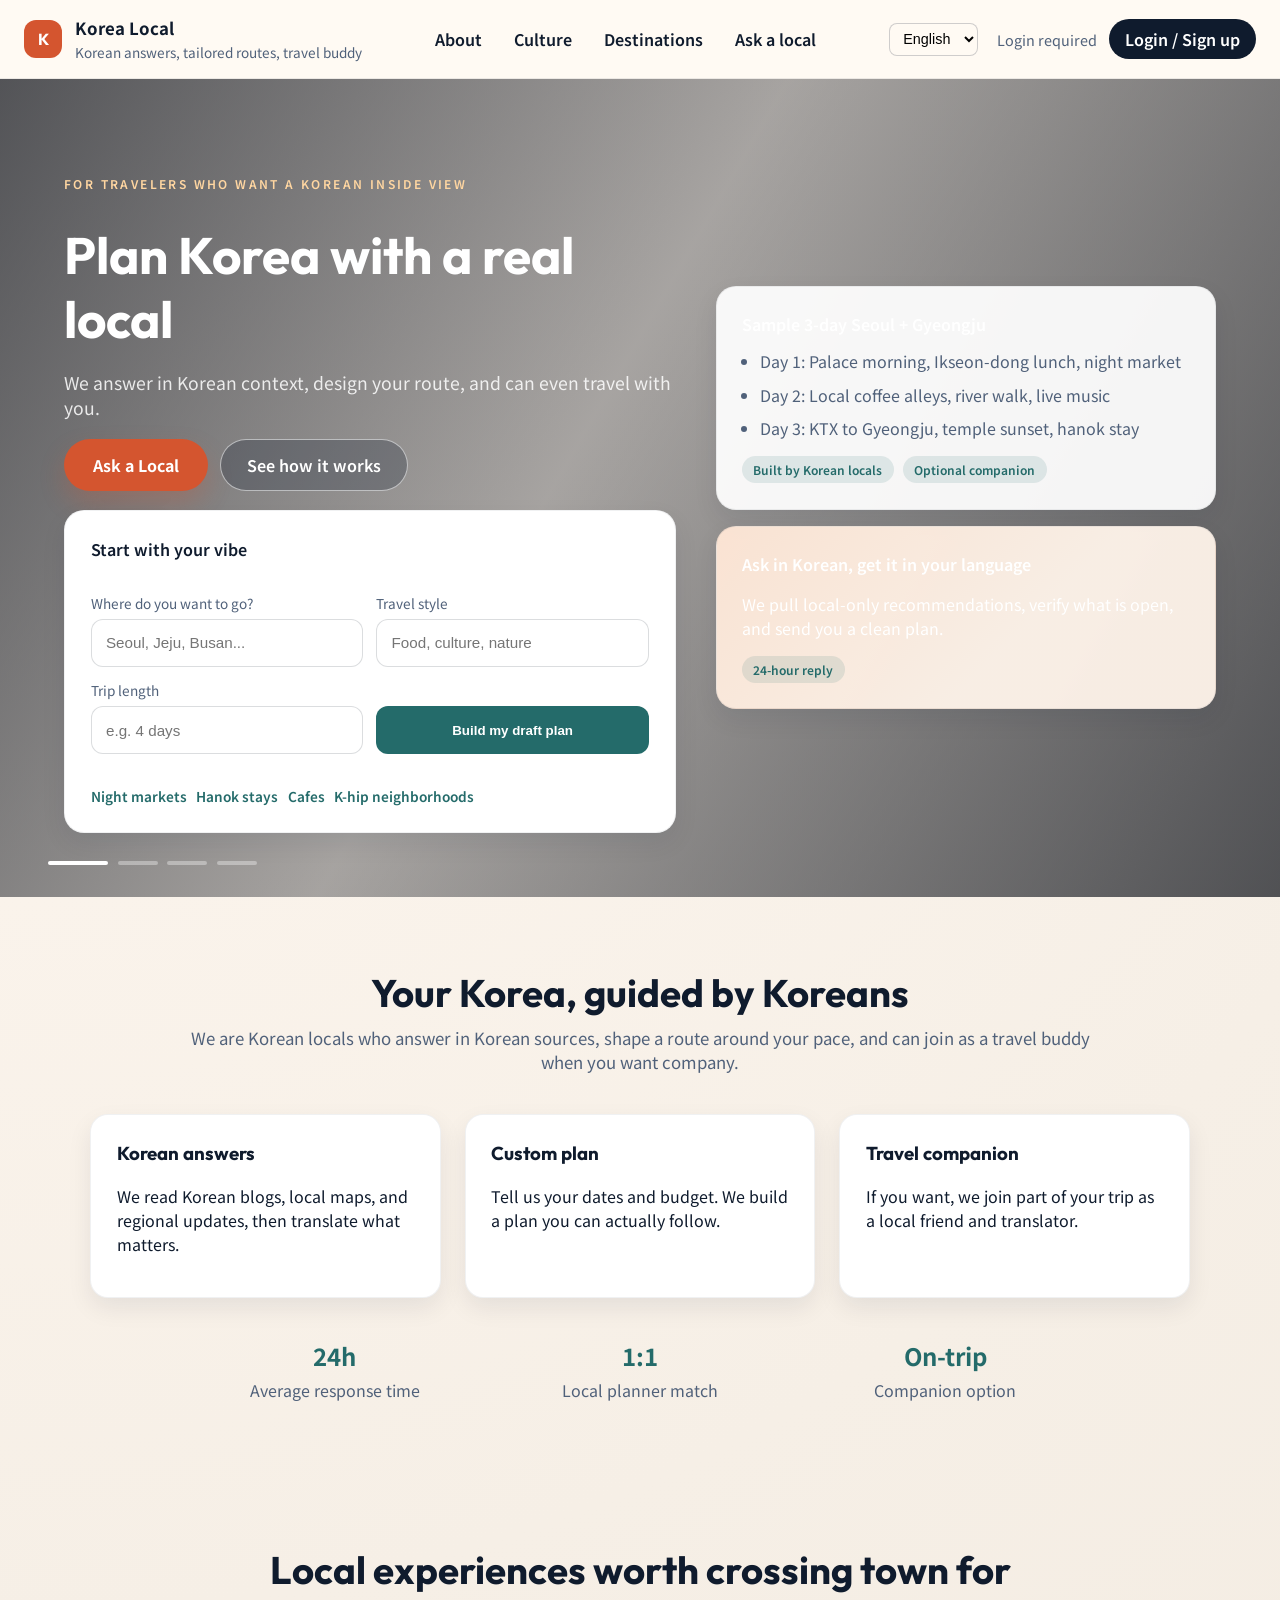
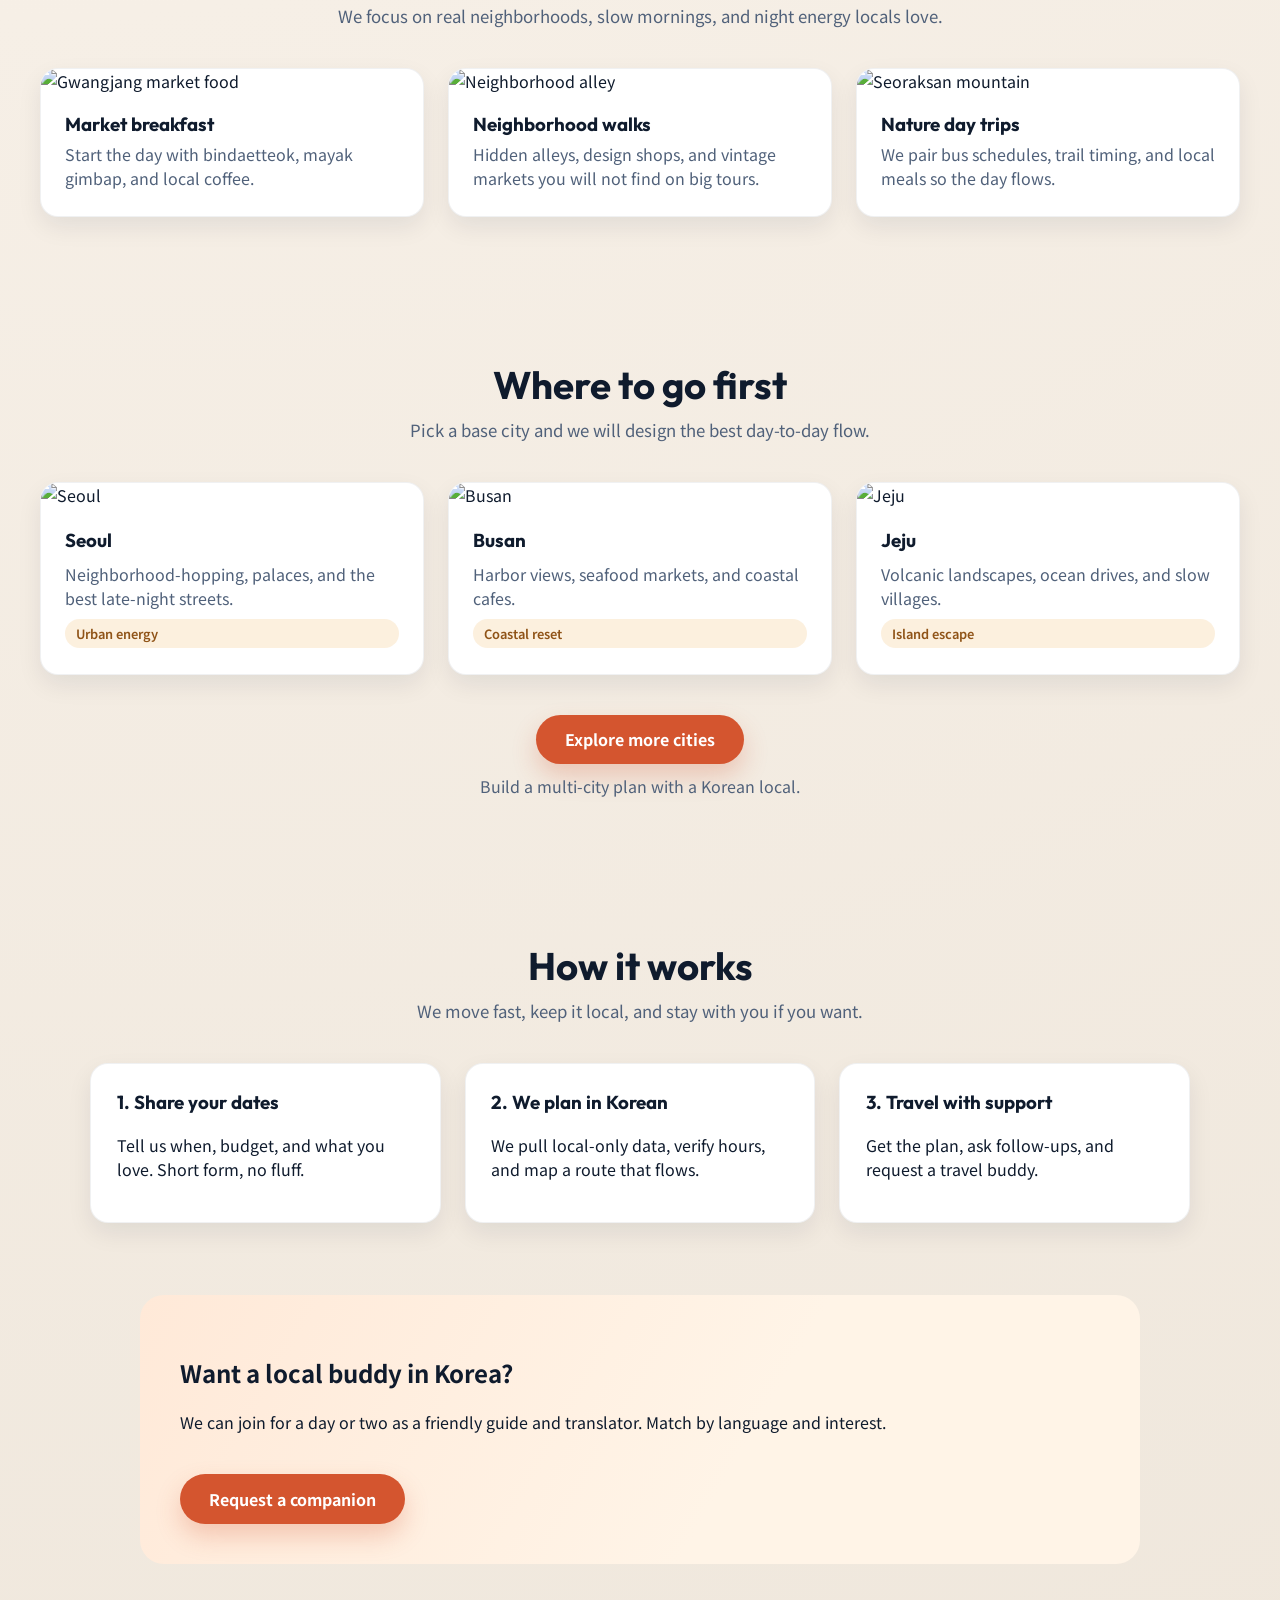
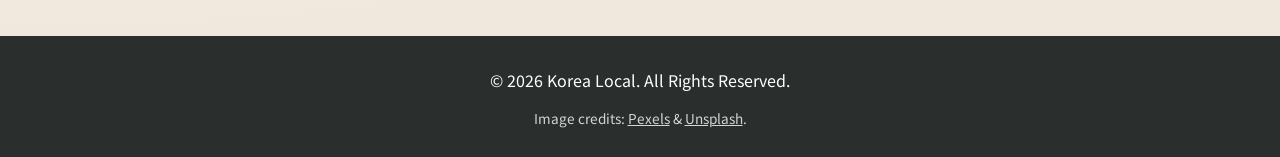
==== commit 54377832: "Add detail pages for nav" ====
--- a/index.html
+++ b/index.html
@@ -16,9 +16,9 @@
             </span>
         </a>
         <nav>
-            <a href="#about" data-i18n="nav.about">About</a>
-            <a href="#culture" data-i18n="nav.culture">Culture</a>
-            <a href="#destinations" data-i18n="nav.destinations">Destinations</a>
+            <a href="about.html" data-i18n="nav.about">About</a>
+            <a href="culture.html" data-i18n="nav.culture">Culture</a>
+            <a href="destinations.html" data-i18n="nav.destinations">Destinations</a>
             <a href="ask.html" data-i18n="nav.board">Ask a local</a>
         </nav>
         <div class="lang-select">
--- a/style.css
+++ b/style.css
@@ -1,4 +1,10 @@
-@import url('https://fonts.googleapis.com/css2?family=Playfair+Display:wght@500;600;700&family=Space+Grotesk:wght@400;500;600;700&display=swap');
+@import url('https://fonts.googleapis.com/css2?family=Noto+Sans+KR:wght@400;500;600;700&family=Outfit:wght@500;600;700&display=swap');
+
+*,
+*::before,
+*::after {
+    box-sizing: border-box;
+}
 
 :root {
     color-scheme: light;
@@ -17,7 +23,7 @@
 }
 
 body {
-    font-family: 'Space Grotesk', system-ui, -apple-system, sans-serif;
+    font-family: 'Noto Sans KR', system-ui, -apple-system, sans-serif;
     margin: 0;
     background: radial-gradient(circle at top left, #fff8f1 0%, #f6efe6 45%, #efe7dc 100%);
     color: var(--ink);
@@ -197,7 +203,7 @@
     border-radius: 12px;
     display: grid;
     place-items: center;
-    font-family: 'Playfair Display', serif;
+    font-family: 'Outfit', sans-serif;
     font-weight: 700;
     background: var(--accent);
     color: #fff;
@@ -283,7 +289,7 @@
 }
 
 .hero h1 {
-    font-family: 'Playfair Display', serif;
+    font-family: 'Outfit', sans-serif;
     font-size: clamp(2.6rem, 4vw, 4rem);
     margin: 0;
 }
@@ -343,6 +349,9 @@
     box-shadow: var(--shadow-soft);
     border: 1px solid rgba(15, 27, 45, 0.06);
     color: var(--ink);
+    display: grid;
+    gap: 1rem;
+    max-width: 100%;
 }
 
 .hero-search-title {
@@ -353,7 +362,7 @@
 .search-grid {
     display: grid;
     gap: 0.8rem;
-    grid-template-columns: repeat(auto-fit, minmax(180px, 1fr));
+    grid-template-columns: repeat(auto-fit, minmax(220px, 1fr));
     align-items: end;
 }
 
@@ -362,6 +371,8 @@
     gap: 0.4rem;
     font-size: 0.85rem;
     color: var(--muted);
+    grid-template-rows: auto 48px;
+    min-width: 0;
 }
 
 .search-field input {
@@ -369,7 +380,8 @@
     border-radius: 12px;
     border: 1px solid rgba(15, 27, 45, 0.15);
     font-size: 0.95rem;
-    min-height: 48px;
+    height: 48px;
+    width: 100%;
 }
 
 .search-submit {
@@ -379,8 +391,10 @@
     color: #fff;
     font-weight: 600;
     padding: 0.8rem 1rem;
-    min-height: 48px;
+    height: 48px;
     cursor: pointer;
+    width: 100%;
+    min-width: 0;
 }
 
 .hero-chips {
@@ -582,7 +596,7 @@
 }
 
 .section-header h2 {
-    font-family: 'Playfair Display', serif;
+    font-family: 'Outfit', sans-serif;
     font-size: clamp(2rem, 3vw, 2.8rem);
     margin: 0 0 0.6rem;
 }
@@ -625,7 +639,7 @@
 
 .culture-item h3 {
     margin: 1.2rem 1.5rem 0.4rem;
-    font-family: 'Playfair Display', serif;
+    font-family: 'Outfit', sans-serif;
 }
 
 .culture-item p {
@@ -653,7 +667,7 @@
 
 .destination-body h3 {
     margin: 0;
-    font-family: 'Playfair Display', serif;
+    font-family: 'Outfit', sans-serif;
 }
 
 .destination-body p {
@@ -692,7 +706,7 @@
 .feature-card h3,
 .process-card h3 {
     margin-top: 0;
-    font-family: 'Playfair Display', serif;
+    font-family: 'Outfit', sans-serif;
 }
 
 .about-stats {
@@ -1397,6 +1411,12 @@
     color: #666;
 }
 
+@media (max-width: 1280px) {
+    .search-grid {
+        grid-template-columns: repeat(2, minmax(0, 1fr));
+    }
+}
+
 @media (max-width: 1024px) {
     .board-layout {
         grid-template-columns: repeat(2, minmax(280px, 1fr));
@@ -1414,6 +1434,10 @@
     .hero-overlay {
         grid-template-columns: 1fr;
     }
+
+    .search-grid {
+        grid-template-columns: repeat(2, minmax(0, 1fr));
+    }
 }
 
 @media (max-width: 768px) {
@@ -1443,6 +1467,10 @@
         padding: 4rem 1.5rem 3rem;
     }
 
+    .search-grid {
+        grid-template-columns: 1fr;
+    }
+
     .hero-panel {
         order: 1;
     }
